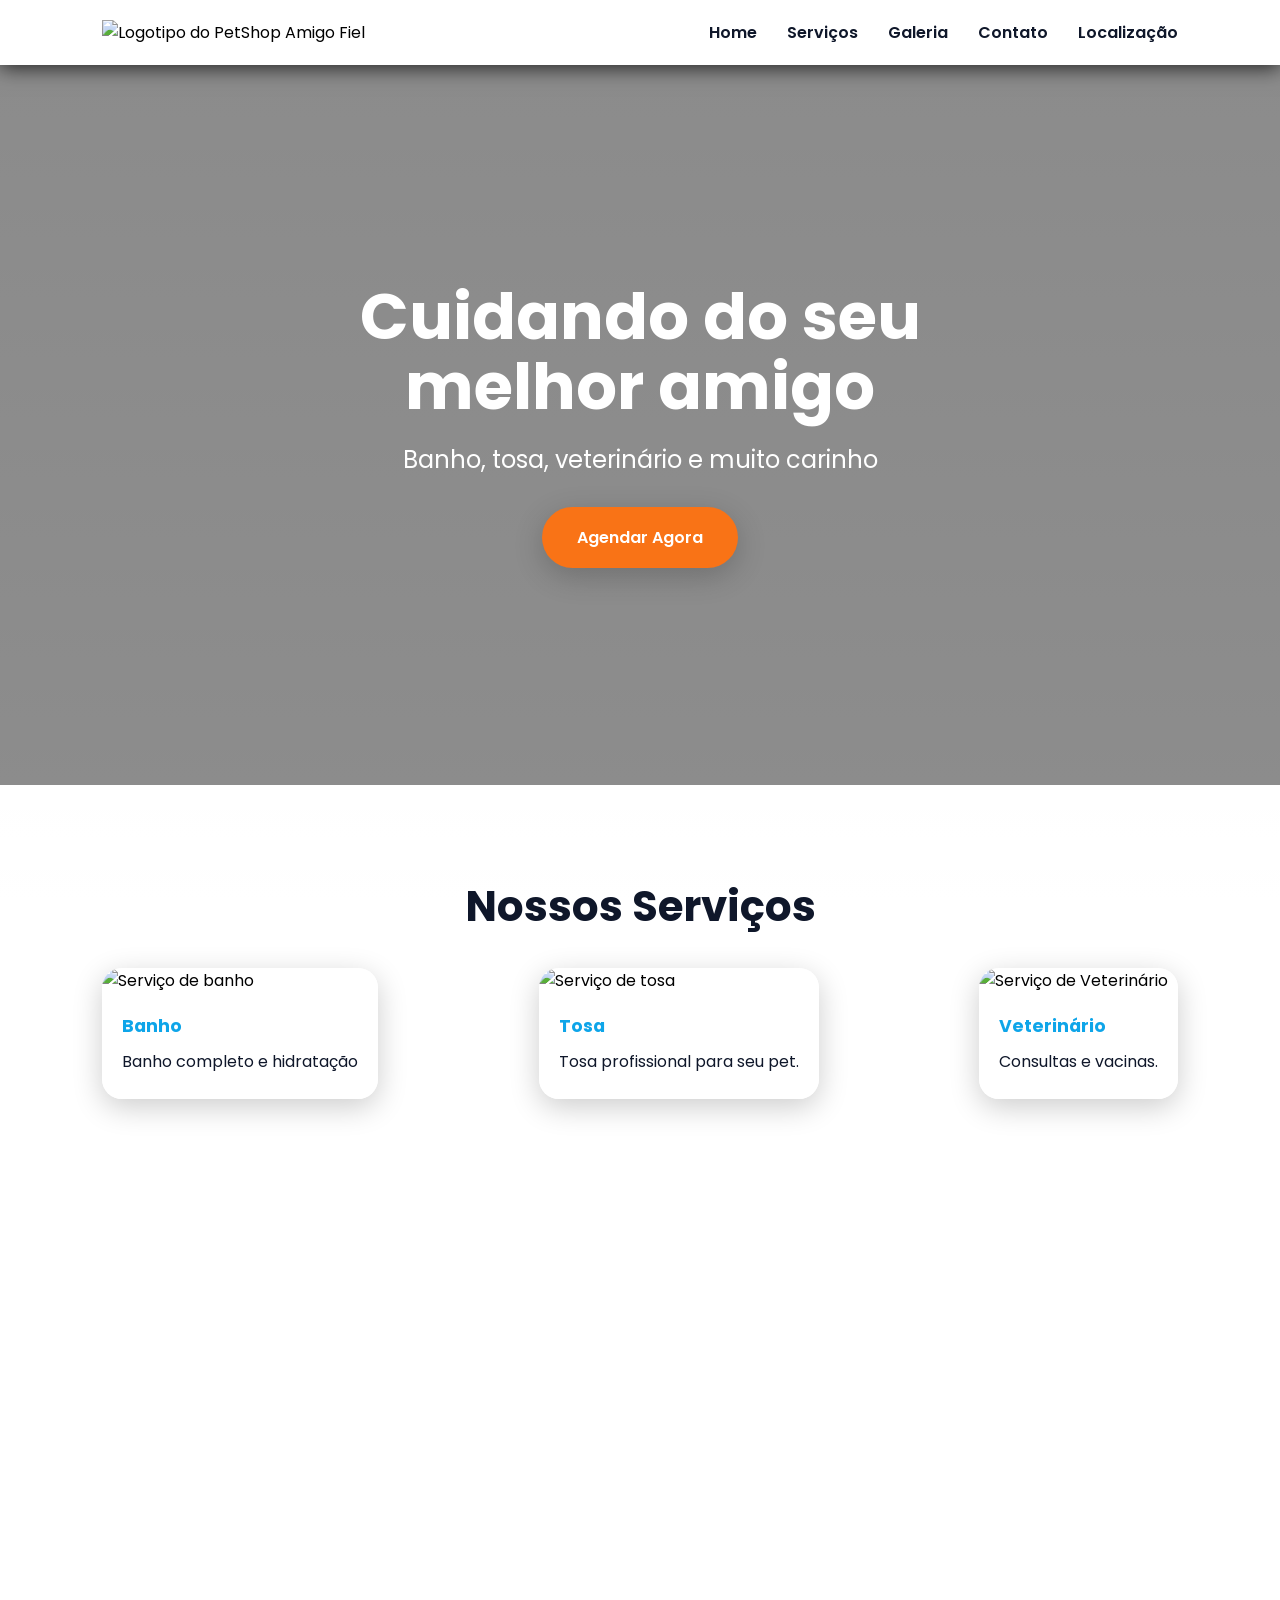
==== index.html @ 542606b4 "atividades petshop" ====
<!doctype html>
<html lang="pt-BR">
  <head>
    <meta charset="UTF-8" />
    <meta name="viewport" content="width=device-width, initial-scale=1.0" />
    <title>PetShop Amigo Fiel</title>

    <link rel="preconnect" href="https://fonts.googleapis.com" />
    <link rel="preconnect" href="https://fonts.gstatic.com" crossorigin />

    <link
      href="https://fonts.googleapis.com/css2?family=Poppins:wght@300;400;600;700&display=swap"
      rel="stylesheet"
    />

    <link rel="stylesheet" href="css/style.css" />
  </head>

  <body>
    <!-- HEADER -->
    <header>
    <div class="logo">
      <img src="img/logo-transparente.png"
      alt="Logotipo do PetShop Amigo Fiel"
      width="100"
      />
 
    </div>
<button id="menu-btn">☰</button>

<nav id="menu">
  <a href="#home">Home</a>
   <a href="#servicos">Serviços</a>
    <a href="#galeria">Galeria</a>
     <a href="#contato">Contato</a>
      <a href="#localizacao">Localização</a>
</nav>
</header>
    <!-- HERO -->
    <section id="home" class="hero">
      <div class="hero-content">
        <h1>Cuidando do seu melhor amigo</h1>
        <p>Banho, tosa, veterinário e muito carinho</p>
        <a href="#contato" class="btn">Agendar Agora</a>
      </div>
    </section>

    <!-- SERVIÇOS -->
    <div id="servicos" class="container">
<h2>Nossos Serviços</h2>
<div class="cards">
<div class="card">
  <img src="img/banho.png" alt="Serviço de banho">
  <h3>Banho</h3>
  <p>Banho completo e hidratação</p>
</div>

<div class="card">
  <img src="img/tosa.png" alt="Serviço de tosa">
  <h3>Tosa</h3>
  <p>Tosa profissional para seu pet.</p>
</div>

<div class="card">
  <img src="img/veterinario.png" alt="Serviço de Veterinário">
  <h3>Veterinário</h3>
  <p>Consultas e vacinas.</p>
</div>

</div>
    </section>

    <!-- GALERIA -->
    <section id="galeria" class="container"></section>

    <!-- CONTATO -->
    <section id="contato" class="container"></section>

    <!-- MAPA -->
    <section id="localizacao" class="container"></section>

    <!-- FOOTER -->
    <footer></footer>

    <script src="js/script.js"></script>
  </body>
</html>
---- css/style.css ----
:root{
--primaria: #0ea5e9;
--secundaria: #f97316;
--escuro: #0f172a;
--claro: #ffffff;
-texto: #334155;
--sombra: 0 8px 30px rgba(0, 0, 0, 0.2);
--radius: 20px;
}


* {
  margin: 0;
  padding: 0;
  box-sizing: border-box;
  font-family: "Poppins", sans-serif;
}
html{
scroll-behavior: smooth;
}
body{
color: var(--texto);
background:
linear-gradient(rgba(255, 255, 255, 0.85), rgba(255, 255, 255, 0.91)),
url("../img/fundo.png");

background-attachment: fixed;
background-size: 500px;
}

/* HEADER */
header{
position: sticky;
top: 0;
z-index: 9999;

display: flex;
justify-content: space-between;
align-items: center;

padding: 20px 8%;
background: rgba(255, 255, 255, 0.75);
backdrop-filter: blur(20px);
-webkit-backdrop-filter: blur(20px);
box-shadow: 0 2px 20px rgba(0, 0, 0, 0.8)
}
.logo{

}

nav{
display: flex;
gap: 30px
}

nav a{
text-decoration: none;
color: var(--escuro);
font-weight: 600;
transition: 0.3s;
}

nav a:hover {
color: var(--secundaria)
}

#menu-btn{
display: none;
font-size: 34px;
border: none;
background: none;
cursor: pointer;
color: var(--primaria)
}


/* HERO */
.hero{
min-height: 80dvh;
background: linear-gradient(rgba(0, 0, 0, 0.45), rgba(0, 0, 0, 0.45)), url("../img/banner.png");
background-size: cover;
background-position: center;
display: flex;
align-items: center;
justify-content: center;
padding: 40px;
color: var(--claro);
}

.hero-content{
max-width: 800px;
text-align: center;
}

.hero-content h1 {
font-size: 64px;
margin-bottom: 20px;
line-height: 1.1;
}

.hero-content p{
font-size: 24px;
margin-bottom: 30px;
}

.btn{
display: inline-block;
background: var(--secundaria);
padding: 18px 35px;
border-radius: 50px;
text-decoration: none;
color: var(--claro);
font-weight: 600;
transition: 0.3s;
box-shadow: var(--sombra);
}

.btn:hover {
transform: scale(1.1);
}

/* CONTAINER */
.container{
padding: 90px 8%;
}

.container h2{
text-align: center;
font-size: 42px;
margin-bottom: 30px;
color: var(--escuro)
}

/* CARDS */
.cards{
display: flex;
justify-content: space-between;
flex-wrap: wrap;
gap: 30px;
}
 
.card{
background: rgba(255, 255, 255, 0.8);
border-radius: var(--radius);
box-shadow: var(--sombra);
overflow: hidden;
backdrop-filter: blur(20px);
-webkit-backdrop-filter: bluer(20px);
transform: 0.4;
}

.card:hover{
transform: translateY(-12px);
}

.card img{
width: 100%;
height: 280px;
object-fit: cover;
}

.card h3{
padding: 20px 20px 10px;
color: var(--primaria);
font-size: 1.1rem;
}

.card p{
padding: 0 20px 25px;
color: var(--escuro);
}
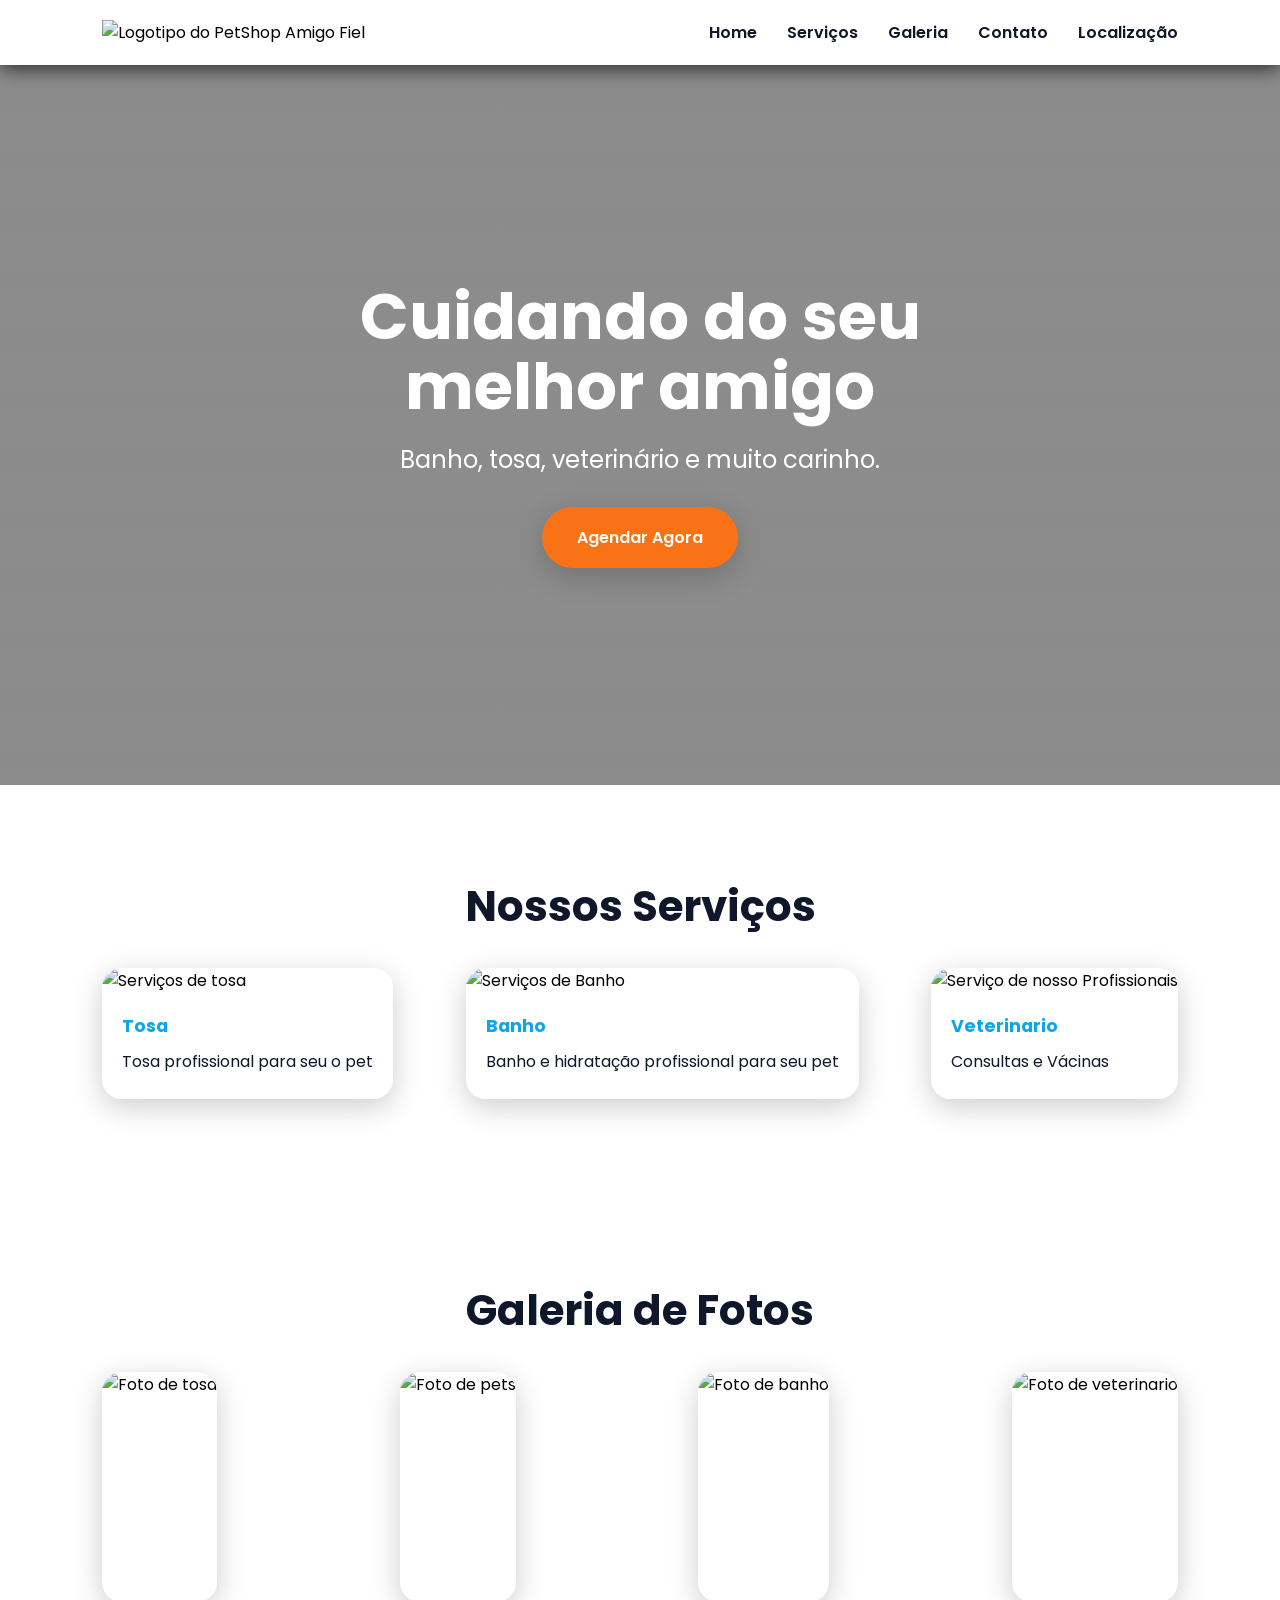
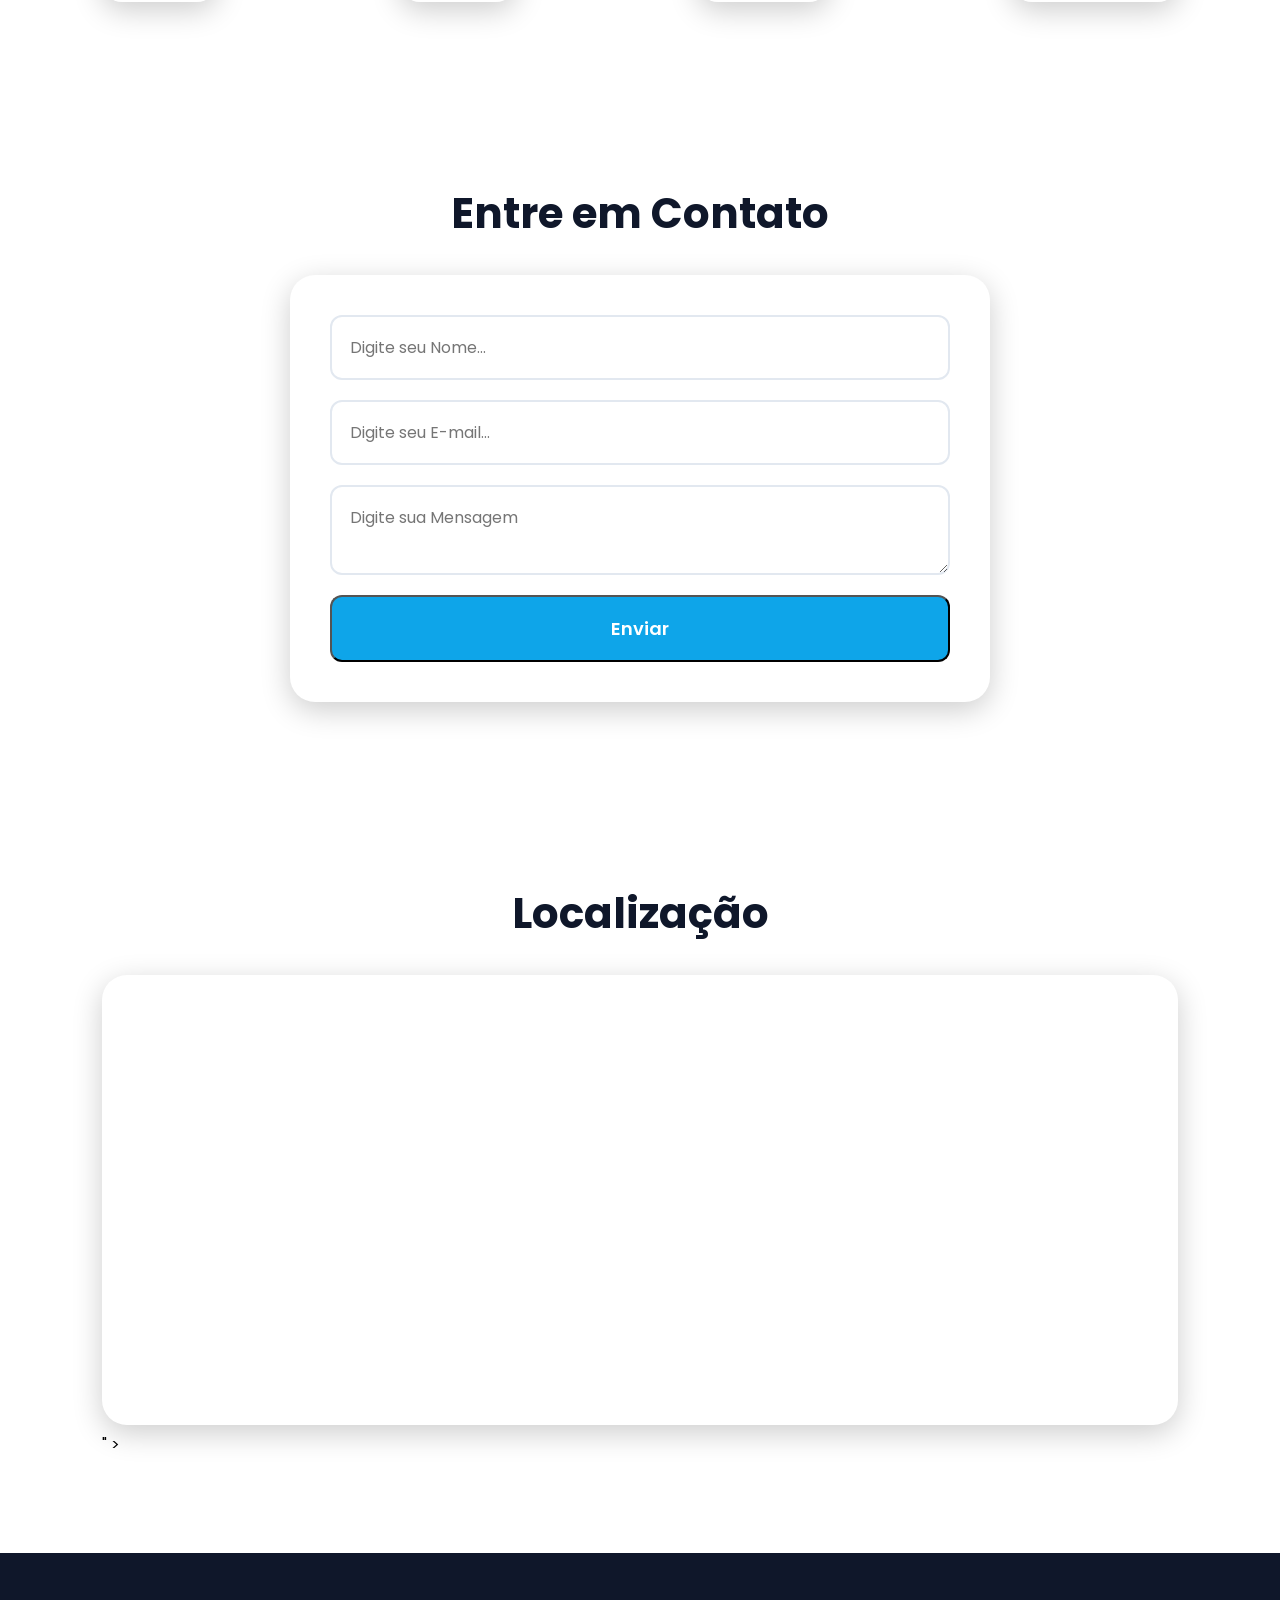
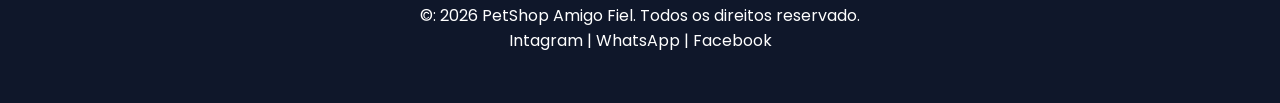
==== commit 2b5251e1: "fizemos um site de um petshop." ====
--- a/index.html
+++ b/index.html
@@ -1,87 +1,109 @@
 <!doctype html>
 <html lang="pt-BR">
-  <head>
-    <meta charset="UTF-8" />
-    <meta name="viewport" content="width=device-width, initial-scale=1.0" />
-    <title>PetShop Amigo Fiel</title>
 
-    <link rel="preconnect" href="https://fonts.googleapis.com" />
-    <link rel="preconnect" href="https://fonts.gstatic.com" crossorigin />
+<head>
+  <meta charset="UTF-8" />
+  <meta name="viewport" content="width=device-width, initial-scale=1.0" />
+  <title>PetShop Amigo Fiel</title>
 
-    <link
-      href="https://fonts.googleapis.com/css2?family=Poppins:wght@300;400;600;700&display=swap"
-      rel="stylesheet"
-    />
+  <link rel="preconnect" href="https://fonts.googleapis.com" />
+  <link rel="preconnect" href="https://fonts.gstatic.com" crossorigin />
 
-    <link rel="stylesheet" href="css/style.css" />
-  </head>
+  <link href="https://fonts.googleapis.com/css2?family=Poppins:wght@300;400;600;700&display=swap" rel="stylesheet" />
 
-  <body>
-    <!-- HEADER -->
-    <header>
+  <link rel="stylesheet" href="css/style.css" />
+</head>
+
+<body>
+  <!-- HEADER -->
+  <header>
     <div class="logo">
-      <img src="img/logo-transparente.png"
-      alt="Logotipo do PetShop Amigo Fiel"
-      width="100"
-      />
- 
+      <img src="img/logo-transparente.png" alt="Logotipo do PetShop Amigo Fiel" width="100" />
+
     </div>
-<button id="menu-btn">☰</button>
+    <button id="menu-btn">☰</button>
 
-<nav id="menu">
-  <a href="#home">Home</a>
-   <a href="#servicos">Serviços</a>
-    <a href="#galeria">Galeria</a>
-     <a href="#contato">Contato</a>
+    <nav id="menu">
+      <a href="#home">Home</a>
+      <a href="#servicos">Serviços</a>
+      <a href="#galeria">Galeria</a>
+      <a href="#contato">Contato</a>
       <a href="#localizacao">Localização</a>
-</nav>
-</header>
-    <!-- HERO -->
-    <section id="home" class="hero">
-      <div class="hero-content">
-        <h1>Cuidando do seu melhor amigo</h1>
-        <p>Banho, tosa, veterinário e muito carinho</p>
-        <a href="#contato" class="btn">Agendar Agora</a>
+    </nav>
+  </header>
+  <!-- HERO -->
+  <section id="home" class="hero">
+
+    <div class="hero-content">
+      <h1>Cuidando do seu melhor amigo </h1>
+      <p>Banho, tosa, veterinário e muito carinho.</p>
+      <a href="#contato" class="btn">Agendar Agora</a>
+    </div>
+  </section>
+  <!-- SERVIÇOS -->
+  <section id="servicos" class="container">
+    <h2>Nossos Serviços</h2>
+
+    <div class="cards">
+      <div class="card">
+        <img src="img/tosa.png" alt="Serviços de tosa" />
+        <h3>Tosa</h3>
+        <p>Tosa profissional para seu o pet</p>
       </div>
-    </section>
 
-    <!-- SERVIÇOS -->
-    <div id="servicos" class="container">
-<h2>Nossos Serviços</h2>
-<div class="cards">
-<div class="card">
-  <img src="img/banho.png" alt="Serviço de banho">
-  <h3>Banho</h3>
-  <p>Banho completo e hidratação</p>
-</div>
+      <div class="card">
+        <img src="img/banho.png" alt="Serviços de Banho" />
+        <h3>Banho</h3>
+        <p>Banho e hidratação profissional para seu pet</p>
+      </div>
 
-<div class="card">
-  <img src="img/tosa.png" alt="Serviço de tosa">
-  <h3>Tosa</h3>
-  <p>Tosa profissional para seu pet.</p>
-</div>
+      <div class="card">
+        <img src="img/veterinario.png" alt="Serviço de nosso Profissionais" />
+        <h3>Veterinario</h3>
+        <p>Consultas e Vácinas</p>
+      </div>
+    </div>
+  </section>
 
-<div class="card">
-  <img src="img/veterinario.png" alt="Serviço de Veterinário">
-  <h3>Veterinário</h3>
-  <p>Consultas e vacinas.</p>
-</div>
+  <!-- GALERIA -->
+  <section id="galeria" class="container">
+    <h2>Galeria de Fotos</h2>
+    <div class="galeria">
+      <img src="img/tosa.png" alt="Foto de tosa" />
+      <img src="img/pets.png" alt="Foto de pets" />
+      <img src="img/banho.png" alt="Foto de banho" />
+      <img src="img/veterinario.png" alt="Foto de veterinario" />
+    </div>
+  </section>
 
-</div>
-    </section>
+  <!-- CONTATO -->
+  <section id="contato" class="container">
+    <h2>Entre em Contato</h2>
+    <form id="formContato">
+      <input type="text" placeholder="Digite seu Nome..." id="nome" name="nome" />
+      <input type="text" placeholder="Digite seu E-mail..." id="email" name="email" />
+      <textarea placeholder="Digite sua Mensagem" id="mensagem" name="mensagem"></textarea>
 
-    <!-- GALERIA -->
-    <section id="galeria" class="container"></section>
+      <button type="submit">Enviar</button>
+    </form>
+  </section>
 
-    <!-- CONTATO -->
-    <section id="contato" class="container"></section>
+  <!-- MAPA -->
+  <section id="localizacao" class="container">
+    <h2>Localização</h2>
+    <iframe
+      src="https://www.google.com/maps/embed?pb=!1m18!1m12!1m3!1d3658.1357149898377!2d-46.68104112323764!3d-23.52762067882297!2m3!1f0!2f0!3f0!3m2!1i1024!2i768!4f13.1!3m3!1m2!1s0x94ce57fd1d715d45%3A0x864e5421d6195cb1!2sAllianz%20Parque!5e0!3m2!1sen!2sbr!4v1778673917858!5m2!1sen!2sbr"
+      width="600" height="450" style="border:0;" allowfullscreen="" loading="lazy"
+      referrerpolicy="no-referrer-when-downgrade"></iframe>" >
+  </section>
 
-    <!-- MAPA -->
-    <section id="localizacao" class="container"></section>
+  <!-- FOOTER -->
+  <footer>
+    <p>&copy: 2026 PetShop Amigo Fiel. Todos os direitos reservado.</p>
+    <p>Intagram | WhatsApp | Facebook</p>
+  </footer>
 
-    <!-- FOOTER -->
-    <footer></footer>
+  <script src="js/script.js"></script>
+</body>
 
-    <script src="js/script.js"></script>
-  </body>
-</html>
+</html>
--- a/css/style.css
+++ b/css/style.css
@@ -1,13 +1,12 @@
-:root{
---primaria: #0ea5e9;
---secundaria: #f97316;
---escuro: #0f172a;
---claro: #ffffff;
--texto: #334155;
---sombra: 0 8px 30px rgba(0, 0, 0, 0.2);
---radius: 20px;
-}
-
+:root {
+  --primaria: #0ea5e9;
+  --secundaria: #f97316;
+  --escuro: #0f172a;
+  --claro: #ffffff;
+  -texto: #334155;
+  --sombra: 0 8px 30px rgba(0, 0, 0, 0.2);
+  --radius: 20px;
+}
 
 * {
   margin: 0;
@@ -15,157 +14,276 @@
   box-sizing: border-box;
   font-family: "Poppins", sans-serif;
 }
-html{
-scroll-behavior: smooth;
-}
-body{
-color: var(--texto);
-background:
-linear-gradient(rgba(255, 255, 255, 0.85), rgba(255, 255, 255, 0.91)),
-url("../img/fundo.png");
-
-background-attachment: fixed;
-background-size: 500px;
+html {
+  scroll-behavior: smooth;
+}
+body {
+  color: var(--texto);
+  background:
+    linear-gradient(rgba(255, 255, 255, 0.85), rgba(255, 255, 255, 0.91)),
+    url("../img/fundo.png");
+
+  background-attachment: fixed;
+  background-size: 500px;
 }
 
 /* HEADER */
-header{
-position: sticky;
-top: 0;
-z-index: 9999;
-
-display: flex;
-justify-content: space-between;
-align-items: center;
-
-padding: 20px 8%;
-background: rgba(255, 255, 255, 0.75);
-backdrop-filter: blur(20px);
--webkit-backdrop-filter: blur(20px);
-box-shadow: 0 2px 20px rgba(0, 0, 0, 0.8)
-}
-.logo{
-
-}
-
-nav{
-display: flex;
-gap: 30px
-}
-
-nav a{
-text-decoration: none;
-color: var(--escuro);
-font-weight: 600;
-transition: 0.3s;
+header {
+  position: sticky;
+  top: 0;
+  z-index: 9999;
+
+  display: flex;
+  justify-content: space-between;
+  align-items: center;
+
+  padding: 20px 8%;
+  background: rgba(255, 255, 255, 0.75);
+  backdrop-filter: blur(20px);
+  -webkit-backdrop-filter: blur(20px);
+  box-shadow: 0 2px 20px rgba(0, 0, 0, 0.8);
+}
+.logo {
+}
+
+nav {
+  display: flex;
+  gap: 30px;
+}
+
+nav a {
+  text-decoration: none;
+  color: var(--escuro);
+  font-weight: 600;
+  transition: 0.3s;
 }
 
 nav a:hover {
-color: var(--secundaria)
-}
-
-#menu-btn{
-display: none;
-font-size: 34px;
-border: none;
-background: none;
-cursor: pointer;
-color: var(--primaria)
-}
-
+  color: var(--secundaria);
+}
+
+#menu-btn {
+  display: none;
+  font-size: 34px;
+  border: none;
+  background: none;
+  cursor: pointer;
+  color: var(--primaria);
+}
 
 /* HERO */
-.hero{
-min-height: 80dvh;
-background: linear-gradient(rgba(0, 0, 0, 0.45), rgba(0, 0, 0, 0.45)), url("../img/banner.png");
-background-size: cover;
-background-position: center;
-display: flex;
-align-items: center;
-justify-content: center;
-padding: 40px;
-color: var(--claro);
-}
-
-.hero-content{
-max-width: 800px;
-text-align: center;
+.hero {
+  min-height: 80dvh;
+  background:
+    linear-gradient(rgba(0, 0, 0, 0.45), rgba(0, 0, 0, 0.45)),
+    url("../img/banner.png");
+  background-size: cover;
+  background-position: center;
+  display: flex;
+  align-items: center;
+  justify-content: center;
+  padding: 40px;
+  color: var(--claro);
+}
+
+.hero-content {
+  max-width: 800px;
+  text-align: center;
 }
 
 .hero-content h1 {
-font-size: 64px;
-margin-bottom: 20px;
-line-height: 1.1;
-}
-
-.hero-content p{
-font-size: 24px;
-margin-bottom: 30px;
-}
-
-.btn{
-display: inline-block;
-background: var(--secundaria);
-padding: 18px 35px;
-border-radius: 50px;
-text-decoration: none;
-color: var(--claro);
-font-weight: 600;
-transition: 0.3s;
-box-shadow: var(--sombra);
+  font-size: 64px;
+  margin-bottom: 20px;
+  line-height: 1.1;
+}
+
+.hero-content p {
+  font-size: 24px;
+  margin-bottom: 30px;
+}
+
+.btn {
+  display: inline-block;
+  background: var(--secundaria);
+  padding: 18px 35px;
+  border-radius: 50px;
+  text-decoration: none;
+  color: var(--claro);
+  font-weight: 600;
+  transition: 0.3s;
+  box-shadow: var(--sombra);
 }
 
 .btn:hover {
-transform: scale(1.1);
+  transform: scale(1.1);
 }
 
 /* CONTAINER */
-.container{
-padding: 90px 8%;
-}
-
-.container h2{
-text-align: center;
-font-size: 42px;
-margin-bottom: 30px;
-color: var(--escuro)
+.container {
+  padding: 90px 8%;
+}
+
+.container h2 {
+  text-align: center;
+  font-size: 42px;
+  margin-bottom: 30px;
+  color: var(--escuro);
 }
 
 /* CARDS */
-.cards{
-display: flex;
-justify-content: space-between;
-flex-wrap: wrap;
-gap: 30px;
-}
- 
-.card{
-background: rgba(255, 255, 255, 0.8);
-border-radius: var(--radius);
-box-shadow: var(--sombra);
-overflow: hidden;
-backdrop-filter: blur(20px);
--webkit-backdrop-filter: bluer(20px);
-transform: 0.4;
-}
-
-.card:hover{
-transform: translateY(-12px);
-}
-
-.card img{
-width: 100%;
-height: 280px;
-object-fit: cover;
-}
-
-.card h3{
-padding: 20px 20px 10px;
-color: var(--primaria);
-font-size: 1.1rem;
-}
-
-.card p{
-padding: 0 20px 25px;
-color: var(--escuro);
-}
+.cards {
+  display: flex;
+  justify-content: space-between;
+  flex-wrap: wrap;
+  gap: 30px;
+}
+
+.card {
+  background: rgba(255, 255, 255, 0.8);
+  border-radius: var(--radius);
+  box-shadow: var(--sombra);
+  overflow: hidden;
+  backdrop-filter: blur(20px);
+  -webkit-backdrop-filter: bluer(20px);
+  transform: 0.4;
+}
+
+.card:hover {
+  transform: translateY(-12px);
+}
+
+.card img {
+  width: 100%;
+  height: 280px;
+  object-fit: cover;
+}
+
+.card h3 {
+  padding: 20px 20px 10px;
+  color: var(--primaria);
+  font-size: 1.1rem;
+}
+
+.card p {
+  padding: 0 20px 25px;
+  color: var(--escuro);
+}
+
+/* GALERIA */
+
+.galeria {
+  display: flex;
+  justify-content: space-between;
+  flex-wrap: wrap;
+  gap: 16px;
+}
+
+.galeria img {
+  height: 230px;
+  object-fit: cover;
+  border-radius: var(--radius);
+  box-shadow: var(--sombra);
+  transition: 0.4s;
+}
+.galeria img:hover {
+  transform: scale(1.05s);
+}
+
+/* FORM */
+form {
+  max-width: 700px;
+  margin: auto;
+  background: var(--claro);
+  padding: 40px;
+  border-radius: 25px;
+  box-shadow: var(--sombra);
+
+  display: flex;
+  flex-direction: column;
+  gap: 20px;
+}
+
+input,
+textarea {
+  padding: 18px;
+  border: 2px solid #e2e8f0;
+  border-radius: 12px;
+  font-size: 16px;
+}
+
+input:focus,
+textarea:focus {
+  outline: none;
+  border-color: var(--primaria);
+}
+
+button {
+  padding: 18px;
+  background: var(--primaria);
+  color: var(--claro);
+  border-radius: 12px;
+  font-size: 18px;
+  font-weight: 600;
+  cursor: pointer;
+  transition: 0.4s;
+}
+button:hover {
+  background: #026fa6;
+}
+footer {
+  background: var(--escuro);
+  color: var(--claro);
+  text-align: center;
+  padding: 50px 20px;
+  margin-top: 6px;
+}
+/* MAPA */
+
+iframe {
+  width: 100%;
+  height: 450px;
+  border: none;
+  border-radius: 25px;
+  box-shadow: var(--sombra);
+}
+
+/* RESPONSIVIDADE */
+@media (max-width: 768px) {
+  #menu-btn {
+    display: block;
+  }
+  nav {
+    display: none;
+    position: absolute;
+    top: 85;
+    right: 20px;
+
+    flex-direction: column;
+    background: var(--claro);
+    padding: 25px;
+    border-radius: 20px;
+    box-shadow: var(--sombra);
+  }
+  nav.ativo {
+    display: flex;
+  }
+  .hero {
+    font-size: 38px;
+  }
+  .hero p {
+    font-size: 18px;
+  }
+  h2 {
+    font-size: 24px;
+  }
+  .galeria {
+    grid-template-columns: 1fr;
+    justify-content: center;
+  }
+}
+
+@media (min-width: 768px) and (max-width: 425px) {
+  .heroh1 {
+    font-size: 120px;
+  }
+}
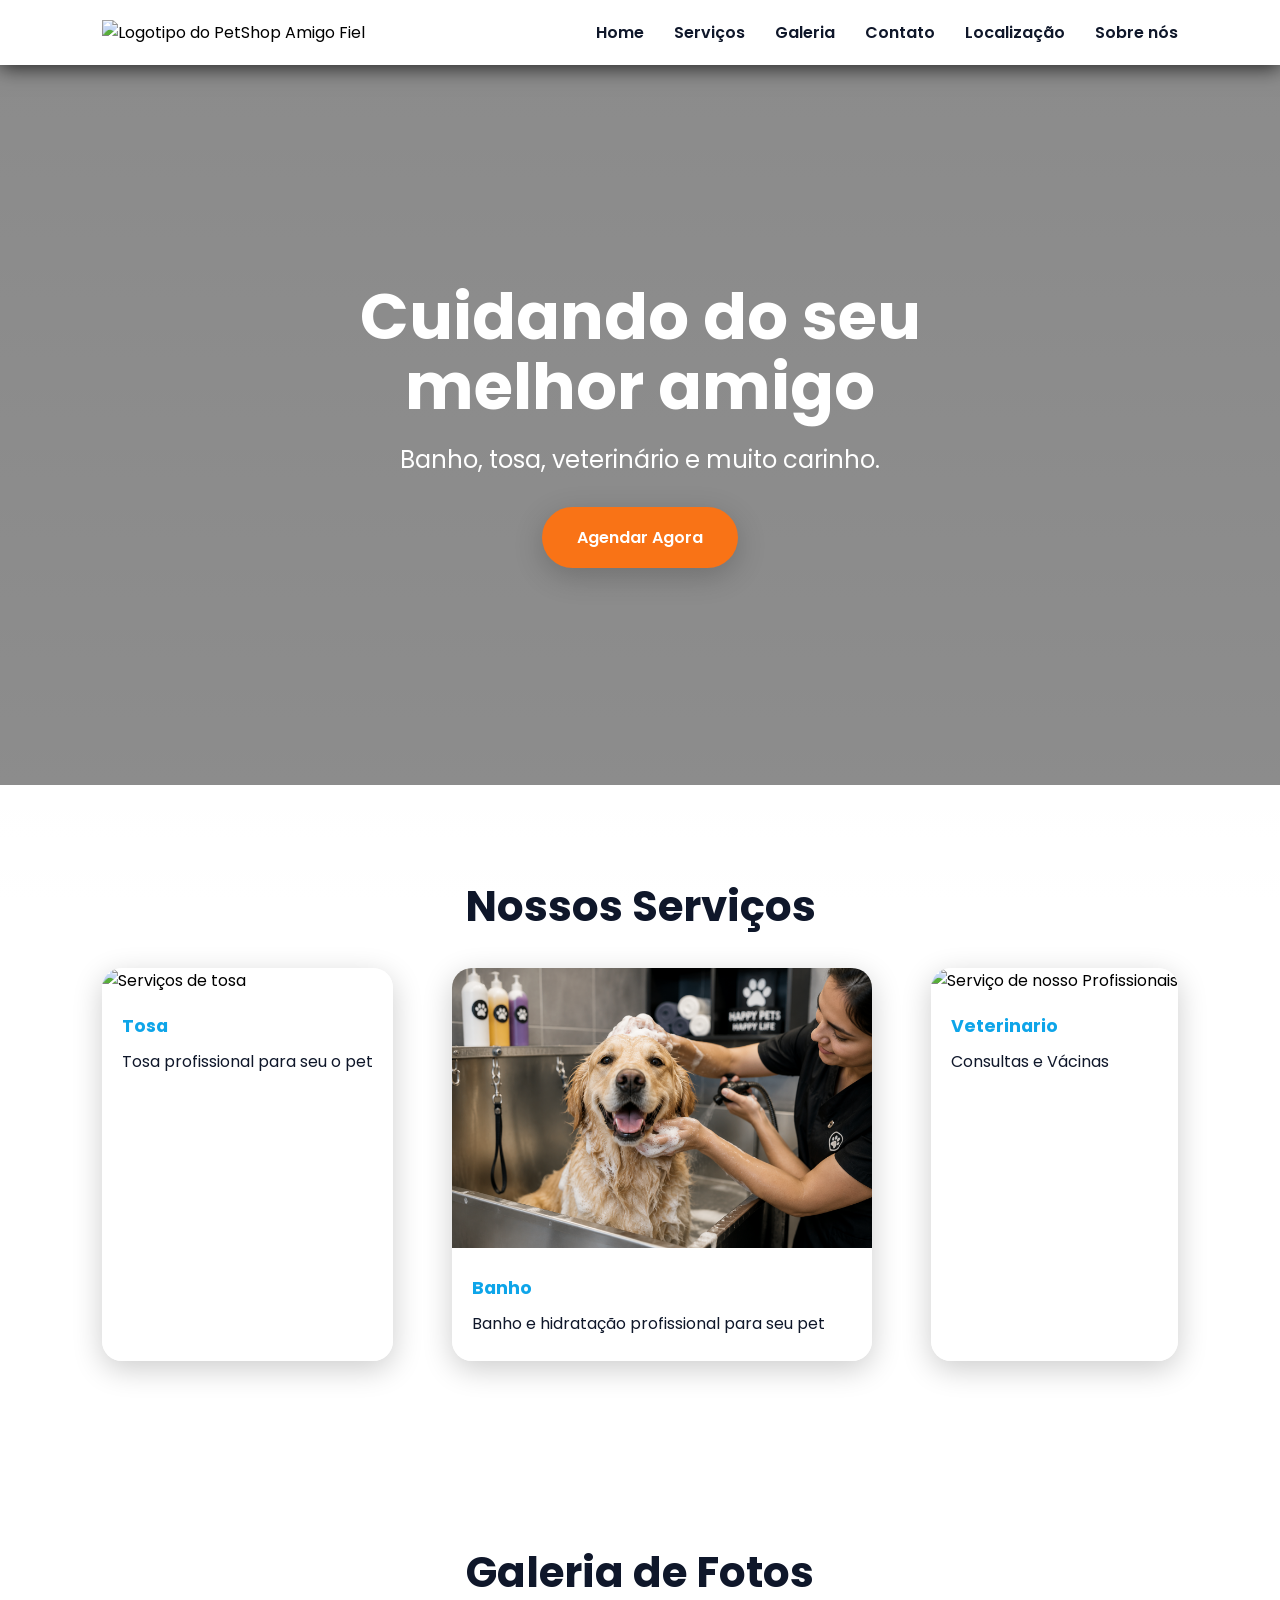
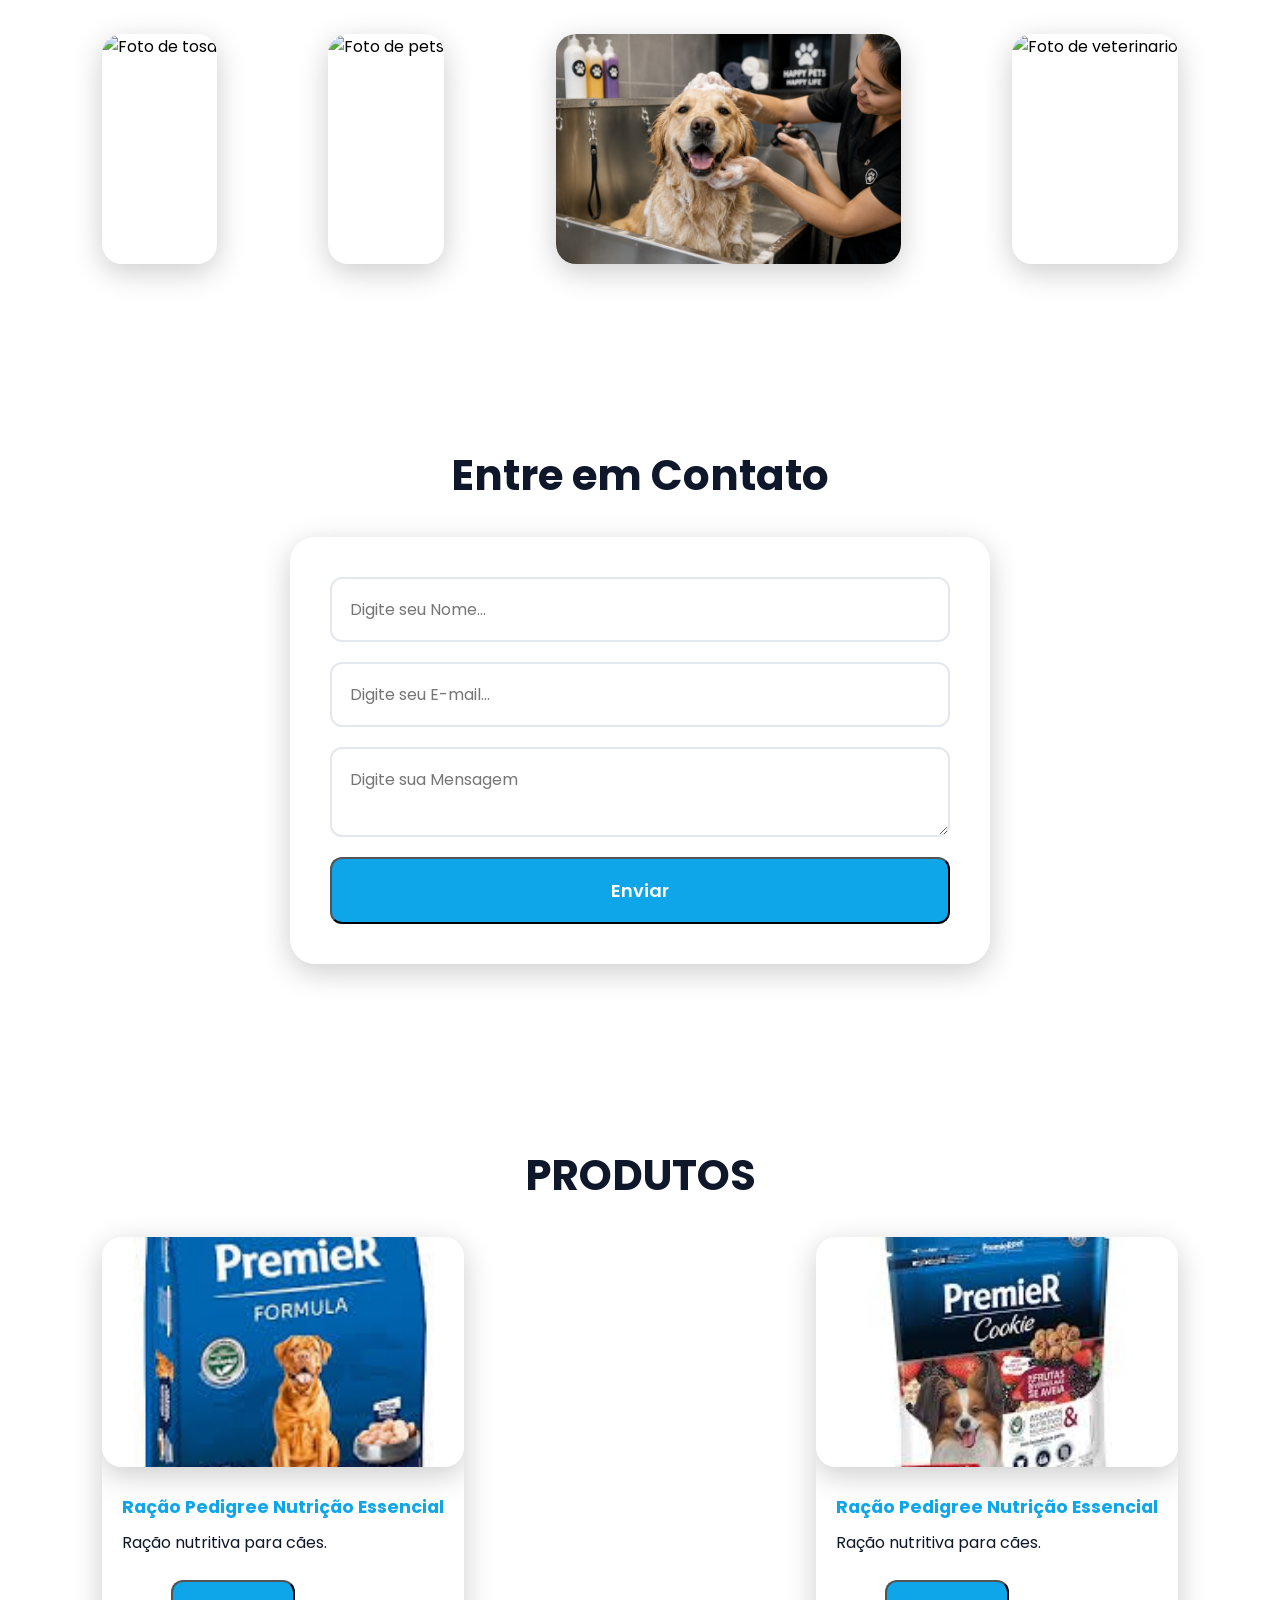
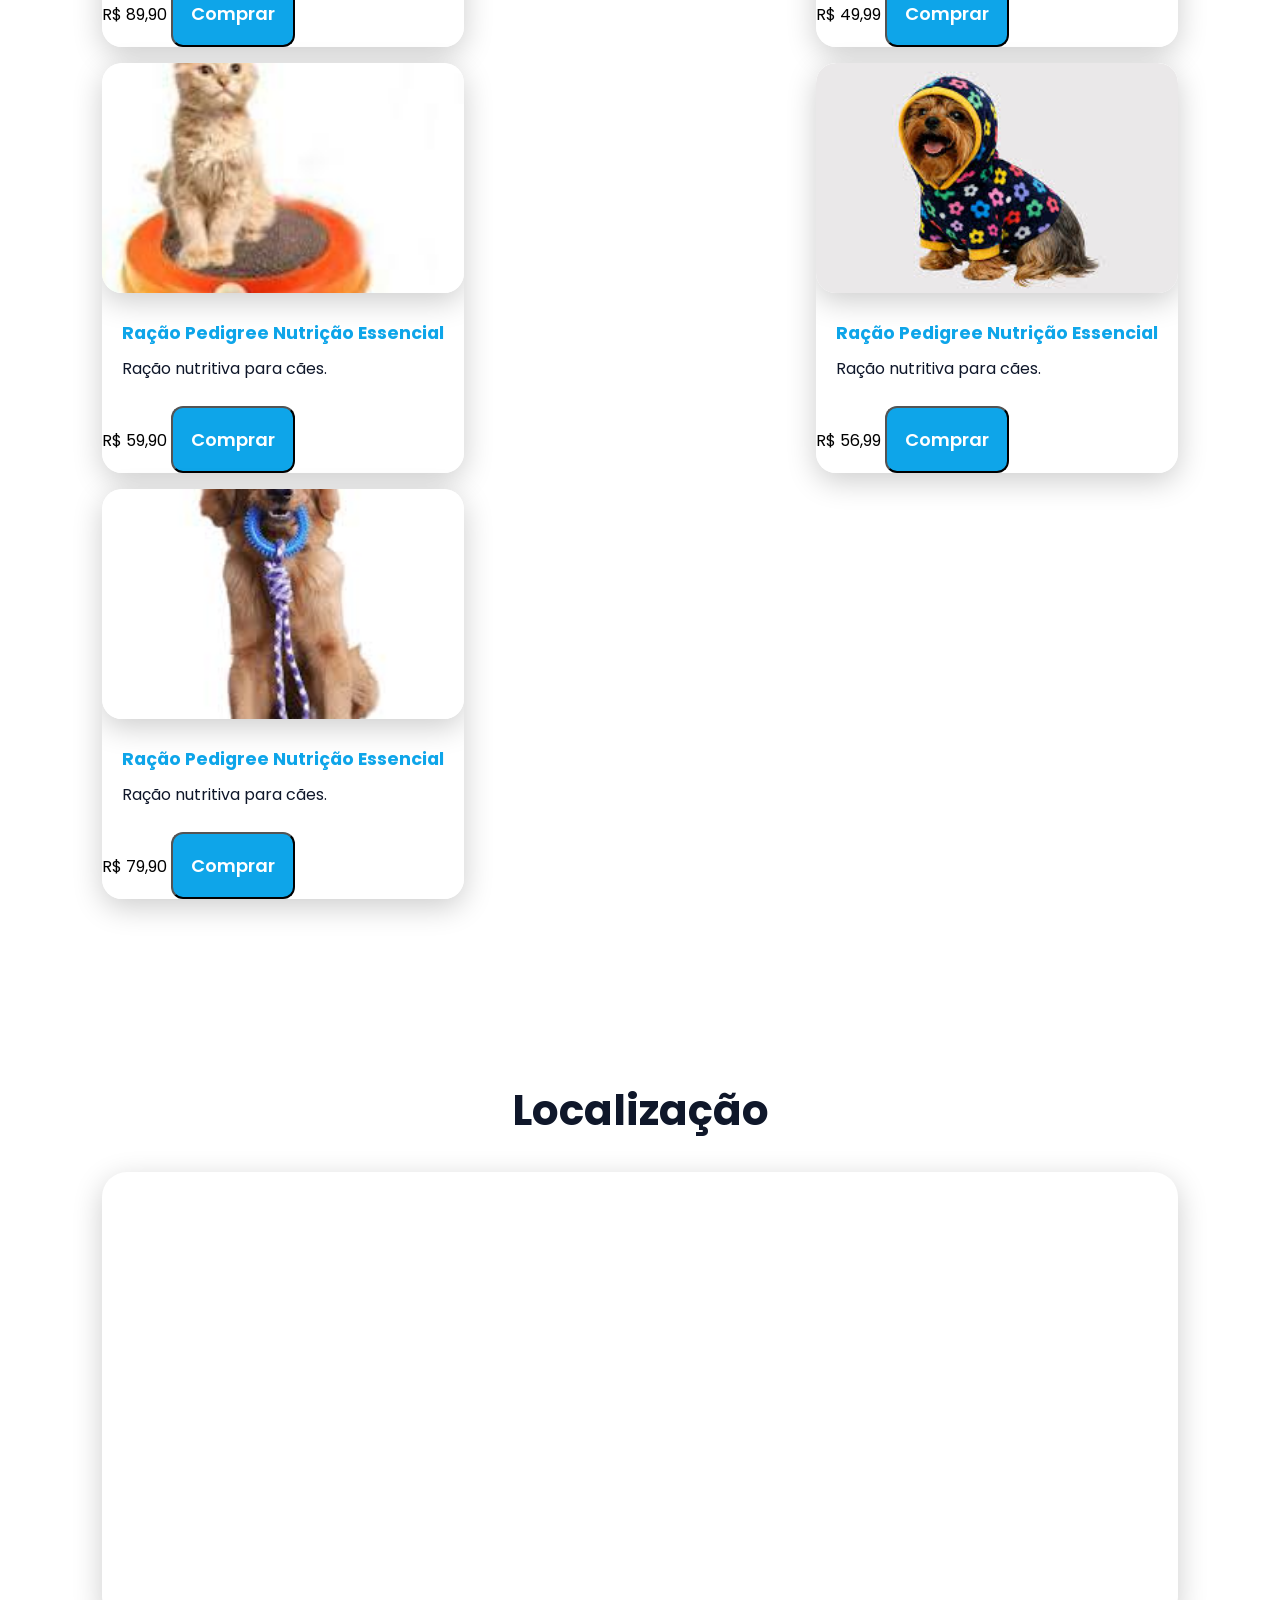
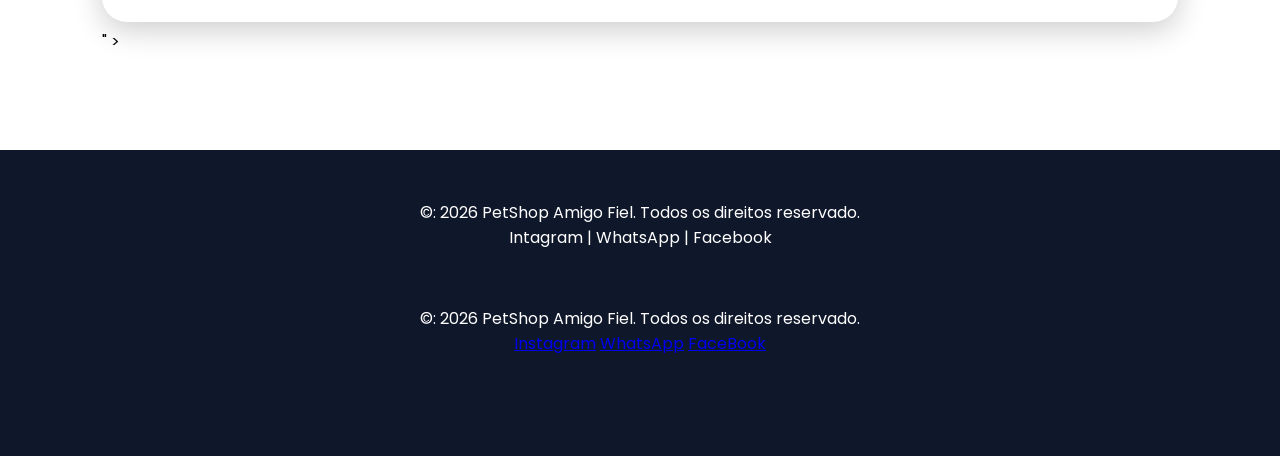
==== commit bb00e046: "ponto." ====
--- a/index.html
+++ b/index.html
@@ -24,11 +24,12 @@
     <button id="menu-btn">☰</button>
 
     <nav id="menu">
-      <a href="#home">Home</a>
-      <a href="#servicos">Serviços</a>
-      <a href="#galeria">Galeria</a>
-      <a href="#contato">Contato</a>
-      <a href="#localizacao">Localização</a>
+      <a href="#Home">Home</a>
+      <a href="#Servicos">Serviços</a>
+      <a href="#Galeria">Galeria</a>
+      <a href="#Contato">Contato</a>
+      <a href="#Localizacao">Localização</a>
+      <a href="#Sobre nós">Sobre nós</a>
     </nav>
   </header>
   <!-- HERO -->
@@ -66,7 +67,7 @@
   </section>
 
   <!-- GALERIA -->
-  <section id="galeria" class="container">
+  <section id="produtos" class="container">
     <h2>Galeria de Fotos</h2>
     <div class="galeria">
       <img src="img/tosa.png" alt="Foto de tosa" />
@@ -88,6 +89,62 @@
     </form>
   </section>
 
+  <!--PRODUTOS-->
+<section id="galeria" class="container">
+    <h2>PRODUTOS</h2>
+    <div class="cards">
+
+    <div class="galeria">
+<div class="card">
+<img src="img/racao.jpeg" alt="Ração para cachorro">
+<h3>Ração Pedigree Nutrição Essencial</h3>
+<p>Ração nutritiva para cães.</p>
+<span class="preco">R$ 89,90</span>
+
+<button>Comprar</button>
+</div>
+
+<div class="card">
+<img src="img/petisquinho.jpeg" alt="Ração para cachorro">
+<h3>Ração Pedigree Nutrição Essencial</h3>
+<p>Ração nutritiva para cães.</p>
+<span class="preco">R$ 49,99</span>
+
+<button>Comprar</button>
+</div>
+
+<div class="card">
+<img src="img/playgato.jpeg" alt="Ração para cachorro">
+<h3>Ração Pedigree Nutrição Essencial</h3>
+<p>Ração nutritiva para cães.</p>
+<span class="preco">R$ 59,90</span>
+
+<button>Comprar</button>
+</div>
+
+<div class="card">
+<img src="img/roupinha.jpeg" alt="Ração para cachorro">
+<h3>Ração Pedigree Nutrição Essencial</h3>
+<p>Ração nutritiva para cães.</p>
+<span class="preco">R$ 56,99</span>
+
+<button>Comprar</button>
+</div>
+
+<div class="card">
+<img src="img/brinquedo.jpeg" alt="Ração para cachorro">
+<h3>Ração Pedigree Nutrição Essencial</h3>
+<p>Ração nutritiva para cães.</p>
+<span class="preco">R$ 79,90</span>
+
+<button>Comprar</button>
+</div>
+
+    </div>
+
+    
+  </section>  
+
   <!-- MAPA -->
   <section id="localizacao" class="container">
     <h2>Localização</h2>
@@ -101,7 +158,13 @@
   <footer>
     <p>&copy: 2026 PetShop Amigo Fiel. Todos os direitos reservado.</p>
     <p>Intagram | WhatsApp | Facebook</p>
-  </footer>
+  <!-- FOOTER -->
+<footer>
+<p>&copy: 2026 PetShop Amigo Fiel. Todos os direitos reservado.</p>
+<a class="my-text tamanho" href="https://www.instagram.com/?hl=en"target="_blank">Instagram</a>
+<a class="my-text tamanho" href="https://web.whatsapp.com/"target="_blank">WhatsApp</a>
+<a class="my-text tamanho" href="https://www.facebook.com/login/?next=https%3A%2F%2Fwww.facebook.com%2F%3Flocale%3Dpt_BR"target="_blank">FaceBook</a>
+</footer>
 
   <script src="js/script.js"></script>
 </body>
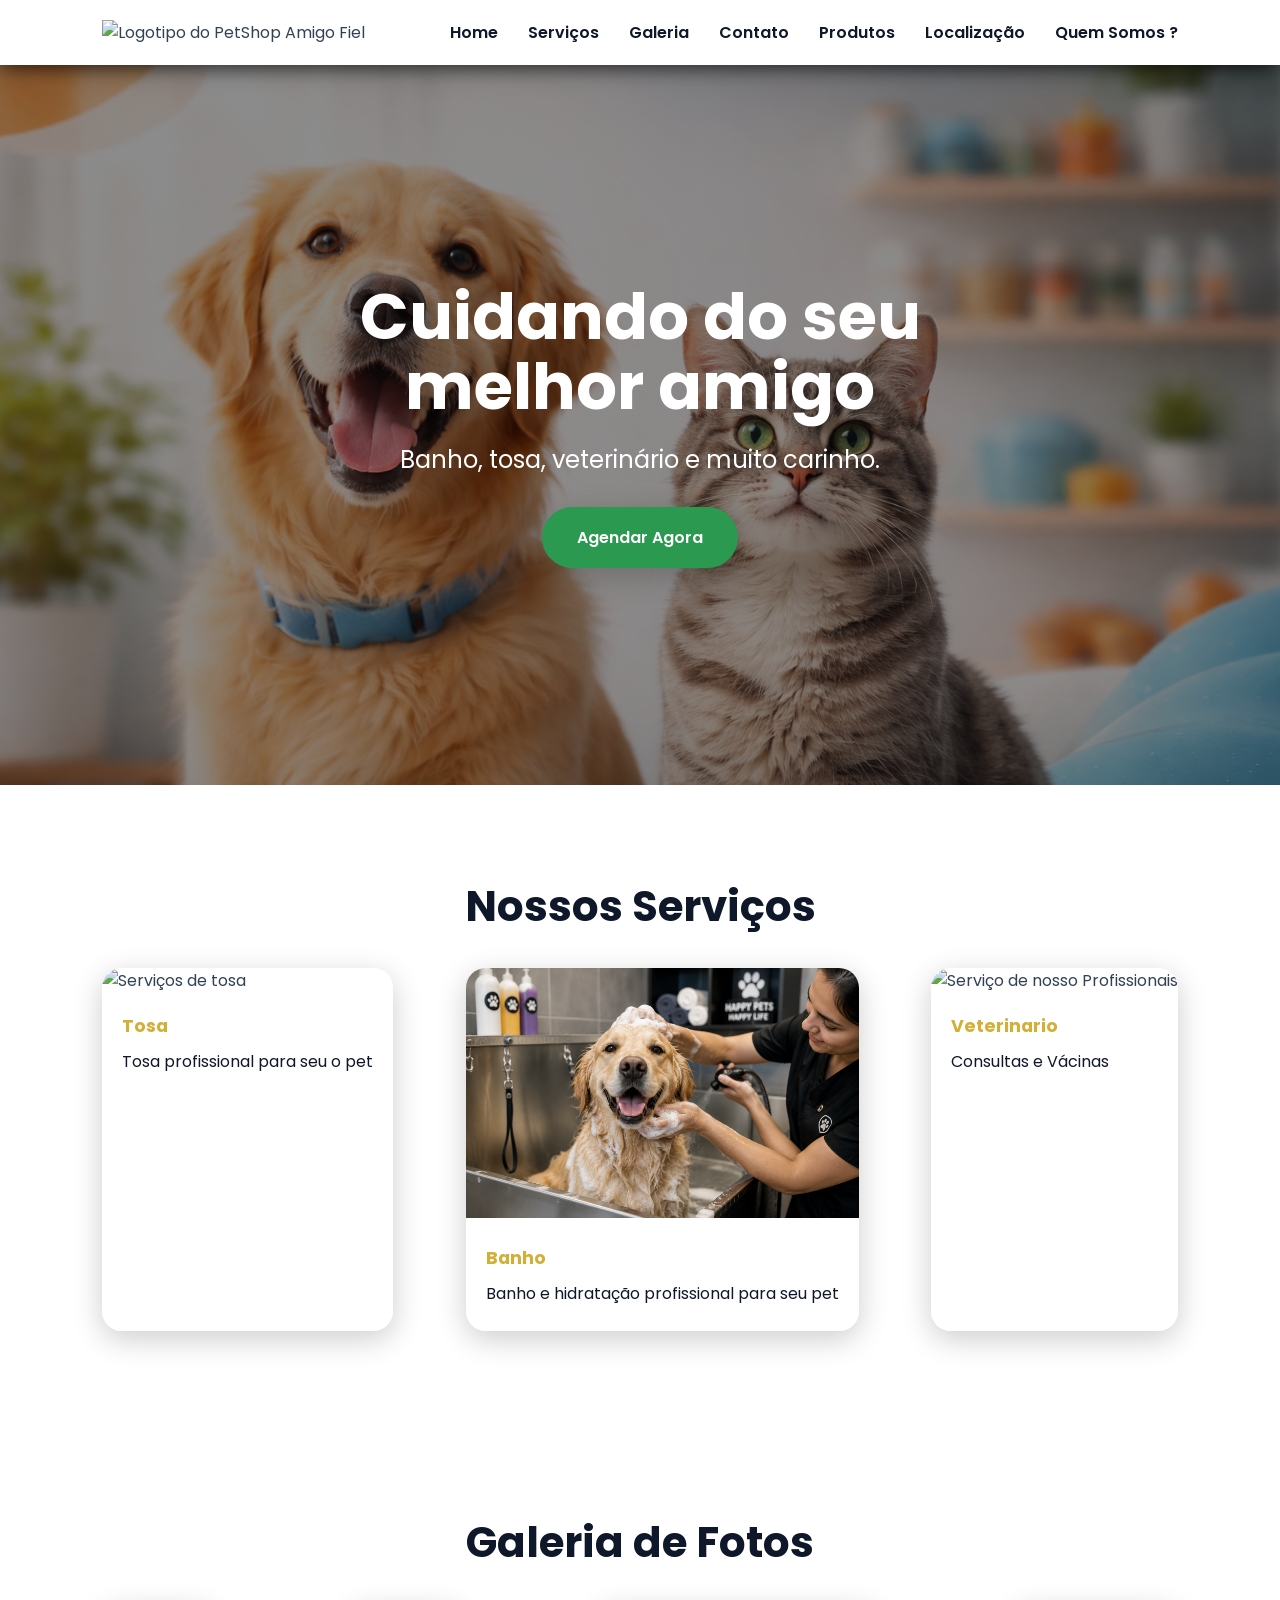
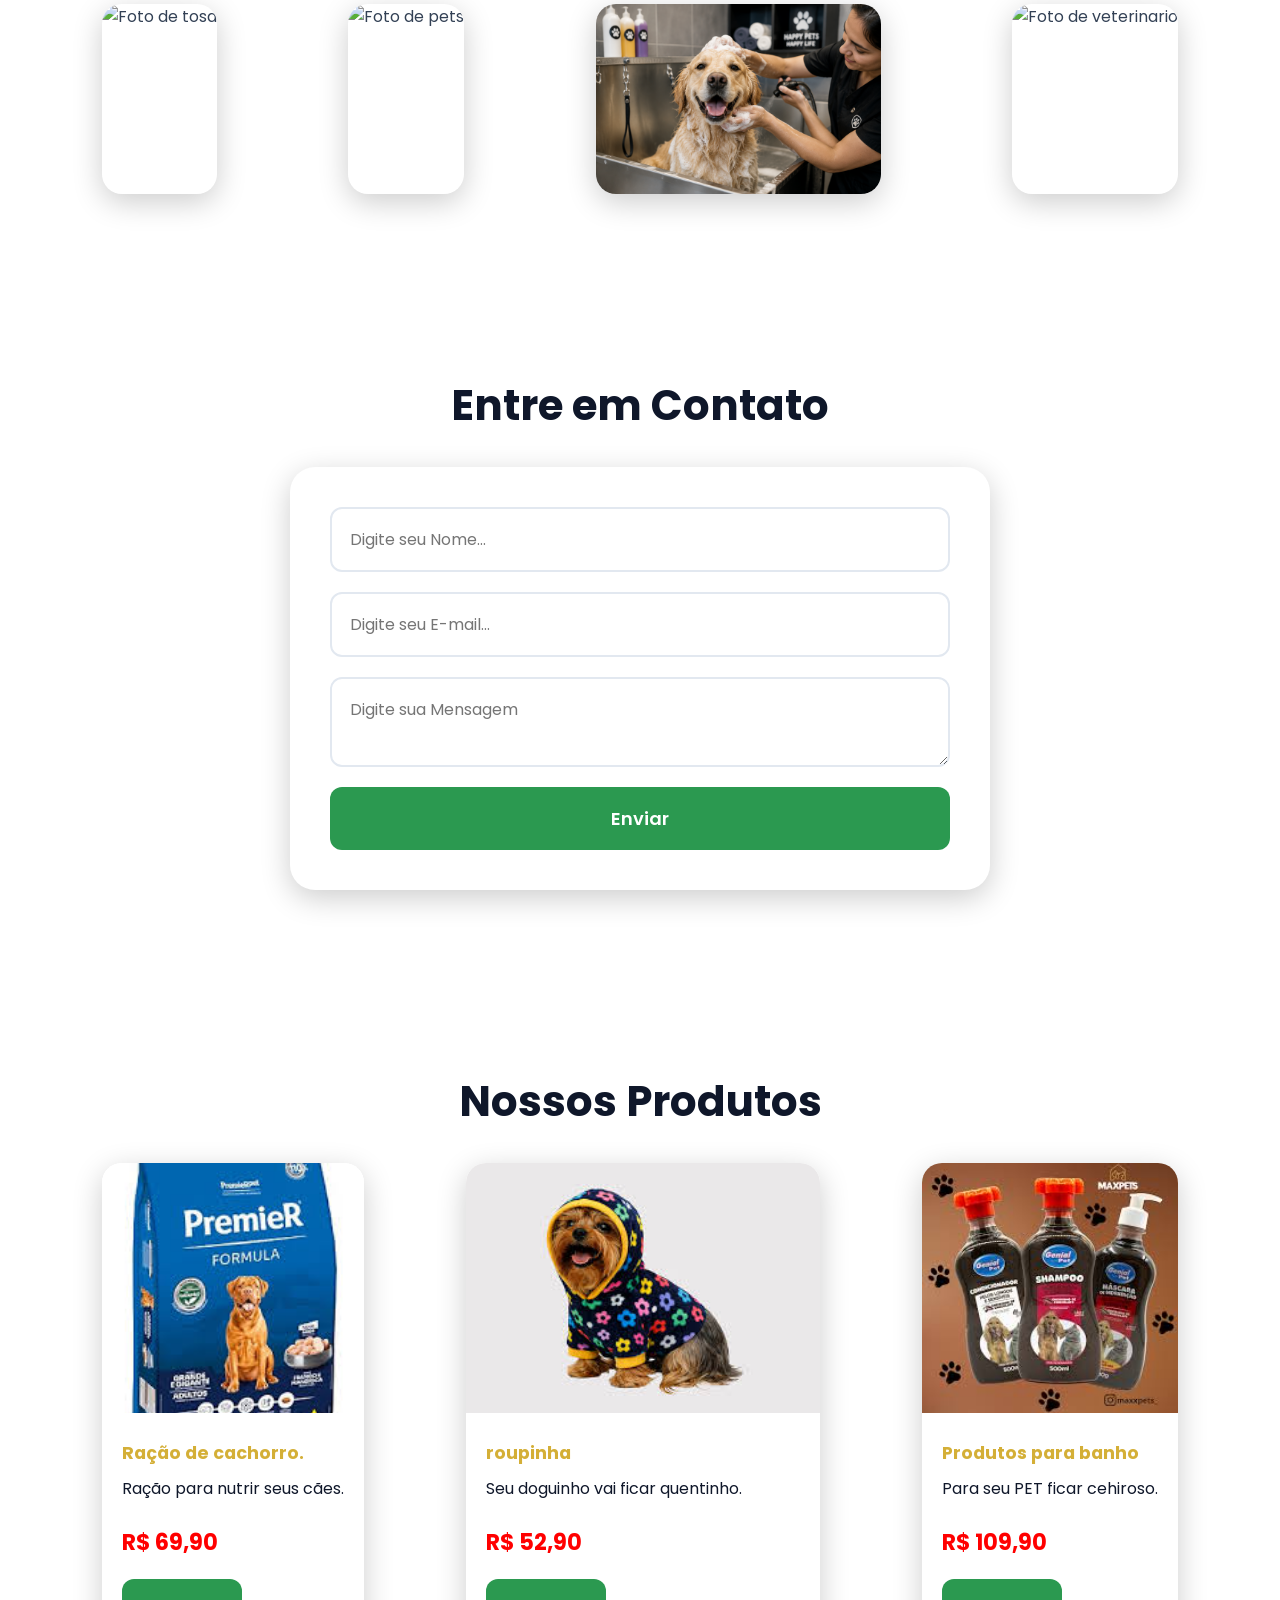
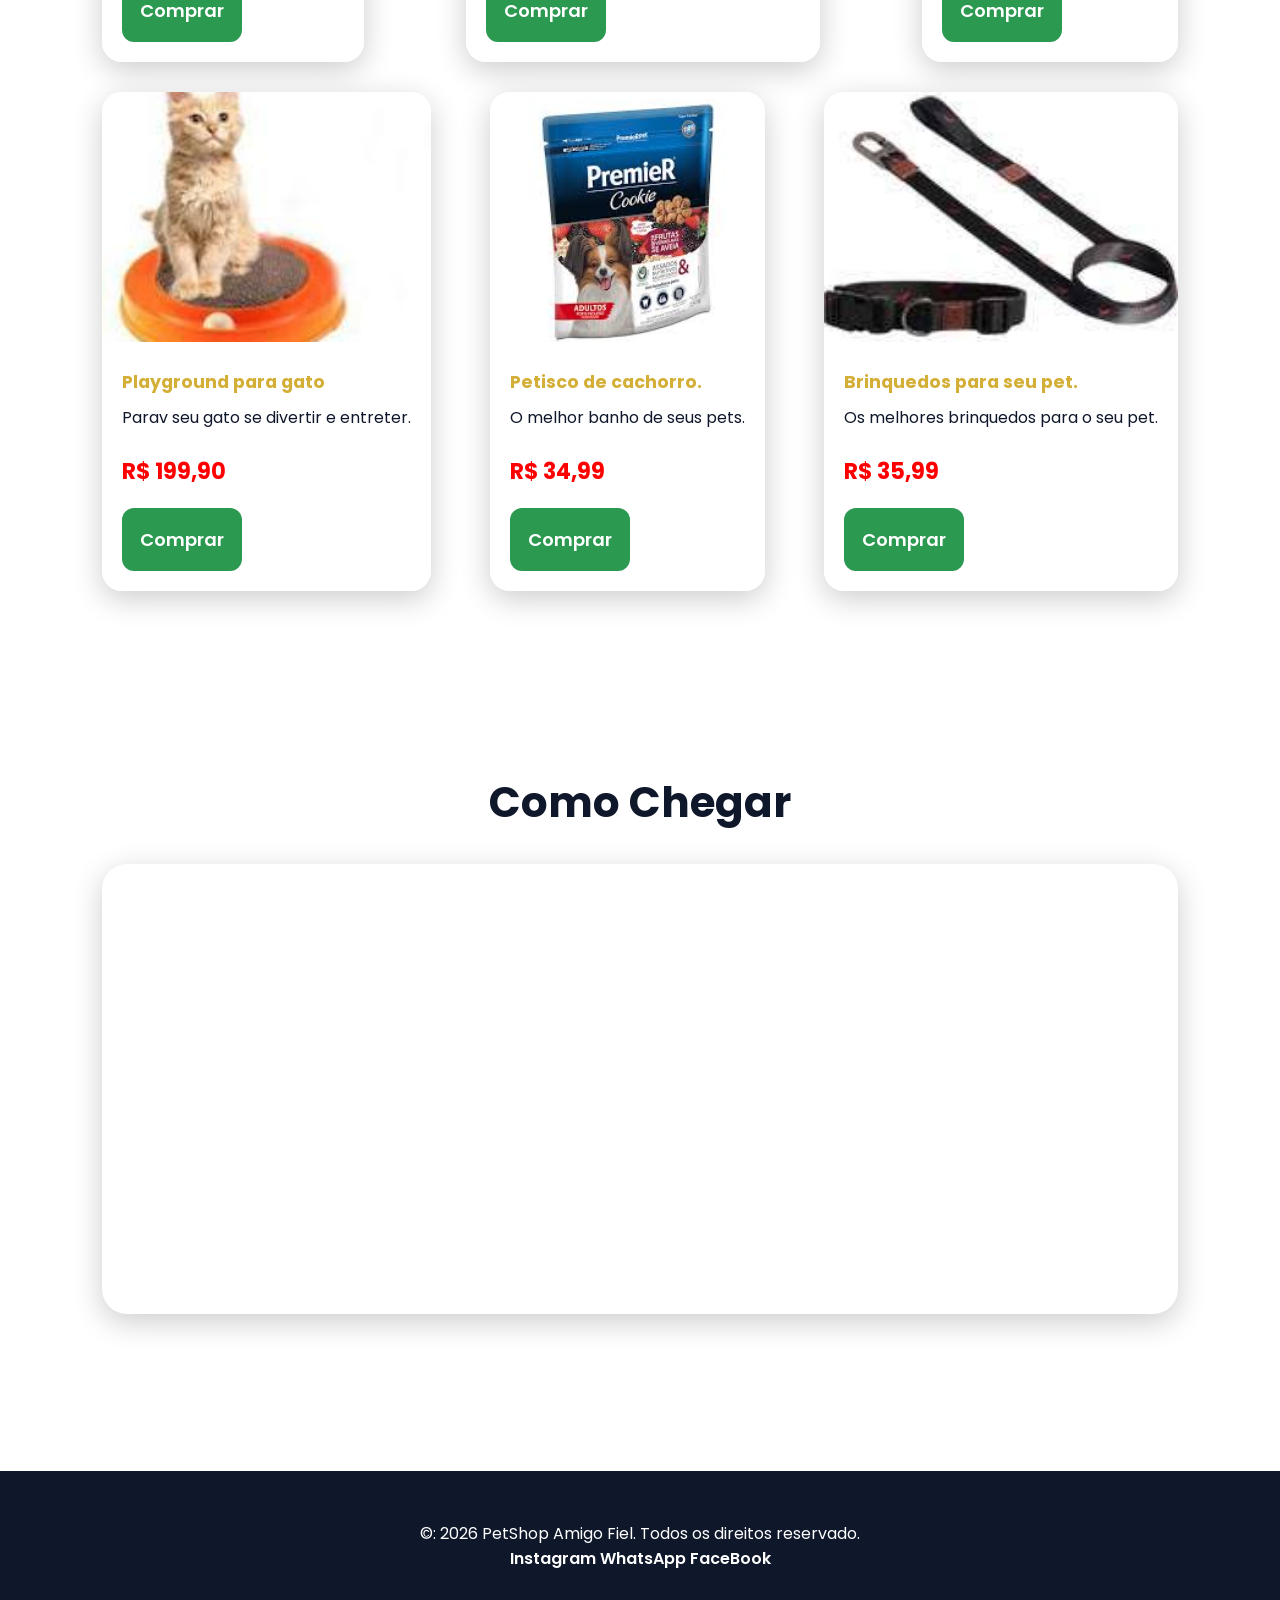
==== commit 1646a681: "enviado." ====
--- a/index.html
+++ b/index.html
@@ -24,12 +24,13 @@
     <button id="menu-btn">☰</button>
 
     <nav id="menu">
-      <a href="#Home">Home</a>
-      <a href="#Servicos">Serviços</a>
-      <a href="#Galeria">Galeria</a>
-      <a href="#Contato">Contato</a>
-      <a href="#Localizacao">Localização</a>
-      <a href="#Sobre nós">Sobre nós</a>
+      <a href="#home">Home</a>
+      <a href="#servicos">Serviços</a>
+      <a href="#galeria">Galeria</a>
+      <a href="#contato">Contato</a>
+      <a href="#produtos">Produtos</a>
+      <a href="#localizacao">Localização</a>
+      <a href="sobre.html">Quem Somos ? </a>
     </nav>
   </header>
   <!-- HERO -->
@@ -67,7 +68,7 @@
   </section>
 
   <!-- GALERIA -->
-  <section id="produtos" class="container">
+  <section id="galeria" class="container">
     <h2>Galeria de Fotos</h2>
     <div class="galeria">
       <img src="img/tosa.png" alt="Foto de tosa" />
@@ -89,84 +90,93 @@
     </form>
   </section>
 
-  <!--PRODUTOS-->
-<section id="galeria" class="container">
-    <h2>PRODUTOS</h2>
+  <!-- Produtos -->
+
+  <section id="produtos" class="container">
+    <h2>Nossos Produtos</h2>
     <div class="cards">
 
-    <div class="galeria">
-<div class="card">
-<img src="img/racao.jpeg" alt="Ração para cachorro">
-<h3>Ração Pedigree Nutrição Essencial</h3>
-<p>Ração nutritiva para cães.</p>
-<span class="preco">R$ 89,90</span>
 
-<button>Comprar</button>
-</div>
+      <div class="card">
+        <img src="img/racao.jpeg" alt="Ração para cachorro">
+        <h3>Ração de cachorro.</h3>
+        <p>Ração para nutrir seus cães.</p>
+        <span class="preco">R$ 69,90</span>
 
-<div class="card">
-<img src="img/petisquinho.jpeg" alt="Ração para cachorro">
-<h3>Ração Pedigree Nutrição Essencial</h3>
-<p>Ração nutritiva para cães.</p>
-<span class="preco">R$ 49,99</span>
+        <button>Comprar</button>
+      </div>
 
-<button>Comprar</button>
-</div>
+      <div class="card">
+        <img src="img/roupinha.jpeg" alt="Roupa para cachorro">
+        <h3>roupinha</h3>
+        <p>Seu doguinho vai ficar quentinho.</p>
+        <span class="preco">R$ 52,90</span>
 
-<div class="card">
-<img src="img/playgato.jpeg" alt="Ração para cachorro">
-<h3>Ração Pedigree Nutrição Essencial</h3>
-<p>Ração nutritiva para cães.</p>
-<span class="preco">R$ 59,90</span>
+        <button>Comprar</button>
+      </div>
 
-<button>Comprar</button>
-</div>
+      <div class="card">
+        <img src="img/prodbanho.jpeg" alt="produto de banho">
+        <h3>Produtos para banho</h3>
+        <p>Para seu PET ficar cehiroso.</p>
+        <span class="preco">R$ 109,90</span>
 
-<div class="card">
-<img src="img/roupinha.jpeg" alt="Ração para cachorro">
-<h3>Ração Pedigree Nutrição Essencial</h3>
-<p>Ração nutritiva para cães.</p>
-<span class="preco">R$ 56,99</span>
+        <button>Comprar</button>
+      </div>
 
-<button>Comprar</button>
-</div>
+      <div class="card">
+        <img src="img/playgato.jpeg" alt="Playground para gatos">
+        <h3>Playground para gato</h3>
+        <p>Parav seu gato se divertir e entreter.</p>
+        <span class="preco">R$ 199,90</span>
 
-<div class="card">
-<img src="img/brinquedo.jpeg" alt="Ração para cachorro">
-<h3>Ração Pedigree Nutrição Essencial</h3>
-<p>Ração nutritiva para cães.</p>
-<span class="preco">R$ 79,90</span>
+        <button>Comprar</button>
+      </div>
 
-<button>Comprar</button>
-</div>
+      <div class="card">
+        <img src="img/petisquinho.jpeg" alt="Petisco para cachorro">
+        <h3>Petisco de cachorro.</h3>
+        <p>O melhor banho de seus pets.</p>
+        <span class="preco">R$ 34,99</span>
 
-    </div>
+        <button>Comprar</button>
+      </div>
 
-    
-  </section>  
+      <div class="card">
+        <img src="img/coleiras.jpeg" alt="Brinquedos para cachorro">
+        <h3>Brinquedos para seu pet.</h3>
+        <p>Os melhores brinquedos para o seu pet.</p>
+        <span class="preco">R$ 35,99</span>
 
-  <!-- MAPA -->
-  <section id="localizacao" class="container">
-    <h2>Localização</h2>
-    <iframe
-      src="https://www.google.com/maps/embed?pb=!1m18!1m12!1m3!1d3658.1357149898377!2d-46.68104112323764!3d-23.52762067882297!2m3!1f0!2f0!3f0!3m2!1i1024!2i768!4f13.1!3m3!1m2!1s0x94ce57fd1d715d45%3A0x864e5421d6195cb1!2sAllianz%20Parque!5e0!3m2!1sen!2sbr!4v1778673917858!5m2!1sen!2sbr"
-      width="600" height="450" style="border:0;" allowfullscreen="" loading="lazy"
-      referrerpolicy="no-referrer-when-downgrade"></iframe>" >
-  </section>
+        <button>Comprar</button>
+      </div>
+      
+      </div>
+      </section>
 
-  <!-- FOOTER -->
-  <footer>
-    <p>&copy: 2026 PetShop Amigo Fiel. Todos os direitos reservado.</p>
-    <p>Intagram | WhatsApp | Facebook</p>
-  <!-- FOOTER -->
-<footer>
+      <!-- MAPA -->
+      <section id="localizacao" class="container">
+        <h2>Como Chegar</h2>
+
+        <iframe
+          src="https://www.google.com/maps/embed?pb=!1m18!1m12!1m3!1d3658.1357149898377!2d-46.68104112323764!3d-23.52762067882297!2m3!1f0!2f0!3f0!3m2!1i1024!2i768!4f13.1!3m3!1m2!1s0x94ce57fd1d715d45%3A0x864e5421d6195cb1!2sAllianz%20Parque!5e0!3m2!1sen!2sbr!4v1779189153168!5m2!1sen!2sbr"
+          width="600" height="450" style="border:0;" allowfullscreen="" loading="lazy"
+          referrerpolicy="no-referrer-when-downgrade">
+        </iframe>
+
+      </section>
+
+      <!-- FOOTER -->
+      <!-- FOOTER -->
+      <footer>
 <p>&copy: 2026 PetShop Amigo Fiel. Todos os direitos reservado.</p>
-<a class="my-text tamanho" href="https://www.instagram.com/?hl=en"target="_blank">Instagram</a>
-<a class="my-text tamanho" href="https://web.whatsapp.com/"target="_blank">WhatsApp</a>
-<a class="my-text tamanho" href="https://www.facebook.com/login/?next=https%3A%2F%2Fwww.facebook.com%2F%3Flocale%3Dpt_BR"target="_blank">FaceBook</a>
+<a class="my-text tamanho" href="https://www.instagram.com/?hl=en" target="_blank">Instagram</a>
+<a class="my-text tamanho" href="https://web.whatsapp.com/" target="_blank">WhatsApp</a>
+<a class="my-text tamanho"
+href="https://www.facebook.com/login/?next=https%3A%2F%2Fwww.facebook.com%2F%3Flocale%3Dpt_BR"
+target="_blank">FaceBook</a>
 </footer>
-
-  <script src="js/script.js"></script>
+      <script src="js/script.js"></script>
 </body>
 
 </html>
--- a/css/style.css
+++ b/css/style.css
@@ -1,289 +1,315 @@
 :root {
-  --primaria: #0ea5e9;
-  --secundaria: #f97316;
-  --escuro: #0f172a;
-  --claro: #ffffff;
-  -texto: #334155;
-  --sombra: 0 8px 30px rgba(0, 0, 0, 0.2);
-  --radius: 20px;
+--primaria: #D4AF37;
+--secundaria: #2b9950;
+--escuro: #0f172a;
+--claro: #ffffff;
+--texto: #334155;
+--sombra: 0 8px 30px rgba(0, 0, 0, 0.2);
+--radius: 20px;
 }
 
 * {
-  margin: 0;
-  padding: 0;
-  box-sizing: border-box;
-  font-family: "Poppins", sans-serif;
-}
+margin: 0;
+padding: 0;
+box-sizing: border-box;
+font-family: "Poppins", sans-serif;
+}
+
 html {
-  scroll-behavior: smooth;
-}
+scroll-behavior: smooth;
+}
+
 body {
-  color: var(--texto);
-  background:
-    linear-gradient(rgba(255, 255, 255, 0.85), rgba(255, 255, 255, 0.91)),
-    url("../img/fundo.png");
-
-  background-attachment: fixed;
-  background-size: 500px;
+color: var(--texto);
+background:
+linear-gradient(rgba(255, 255, 255, 0.85), rgba(255, 255, 255, 0.91)),
+url("../img/fundo.png");
+
+background-attachment: fixed;
+background-size: 500px;
 }
 
 /* HEADER */
 header {
-  position: sticky;
-  top: 0;
-  z-index: 9999;
-
-  display: flex;
-  justify-content: space-between;
-  align-items: center;
-
-  padding: 20px 8%;
-  background: rgba(255, 255, 255, 0.75);
-  backdrop-filter: blur(20px);
-  -webkit-backdrop-filter: blur(20px);
-  box-shadow: 0 2px 20px rgba(0, 0, 0, 0.8);
+position: sticky;
+top: 0;
+z-index: 9999;
+display: flex;
+justify-content: space-between;
+align-items: center;
+padding: 20px 8%;
+background: rgba(255, 255, 255, 0.75);
+backdrop-filter: blur(20px);
+-webkit-backdrop-filter: blur(20px);
+box-shadow: 0 2px 20px rgba(0, 0, 0, 0.8);
 }
 .logo {
 }
 
 nav {
-  display: flex;
-  gap: 30px;
+display: flex;
+gap: 30px;
 }
 
 nav a {
-  text-decoration: none;
-  color: var(--escuro);
-  font-weight: 600;
-  transition: 0.3s;
+text-decoration: none;
+color: var(--escuro);
+font-weight: 600;
+transition: 0.3s;
 }
 
 nav a:hover {
-  color: var(--secundaria);
+color: var(--secundaria);
 }
 
 #menu-btn {
-  display: none;
-  font-size: 34px;
-  border: none;
-  background: none;
-  cursor: pointer;
-  color: var(--primaria);
+display: none;
+font-size: 34px;
+border: none;
+background: none;
+cursor: pointer;
+color: var(--primaria);
 }
 
 /* HERO */
 .hero {
-  min-height: 80dvh;
-  background:
-    linear-gradient(rgba(0, 0, 0, 0.45), rgba(0, 0, 0, 0.45)),
-    url("../img/banner.png");
-  background-size: cover;
-  background-position: center;
-  display: flex;
-  align-items: center;
-  justify-content: center;
-  padding: 40px;
-  color: var(--claro);
+min-height: 80dvh;
+background:
+linear-gradient(rgba(0, 0, 0, 0.45), rgba(0, 0, 0, 0.45)),
+url("../img/animais.png");
+background-size: cover;
+background-position: center;
+display: flex;
+align-items: center;
+justify-content: center;
+padding: 40px;
+color: var(--claro);
 }
 
 .hero-content {
-  max-width: 800px;
-  text-align: center;
-}
-
+max-width: 800px;
+text-align: center;
+}
 .hero-content h1 {
-  font-size: 64px;
-  margin-bottom: 20px;
-  line-height: 1.1;
-}
-
+font-size: 64px;
+margin-bottom: 20px;
+line-height: 1.1;
+}
 .hero-content p {
-  font-size: 24px;
-  margin-bottom: 30px;
-}
-
+font-size: 24px;
+margin-bottom: 30px;
+}
 .btn {
-  display: inline-block;
-  background: var(--secundaria);
-  padding: 18px 35px;
-  border-radius: 50px;
-  text-decoration: none;
-  color: var(--claro);
-  font-weight: 600;
-  transition: 0.3s;
-  box-shadow: var(--sombra);
-}
-
+display: inline-block;
+background: var(--secundaria);
+padding: 18px 35px;
+border-radius: 50px;
+text-decoration: none;
+color: var(--claro);
+font-weight: 600;
+transition: 0.3s;
+box-shadow: var(--sombra);
+}
 .btn:hover {
-  transform: scale(1.1);
+transform: scale(1.1);
 }
 
 /* CONTAINER */
 .container {
-  padding: 90px 8%;
-}
-
+padding: 90px 8%;
+}
 .container h2 {
-  text-align: center;
-  font-size: 42px;
-  margin-bottom: 30px;
-  color: var(--escuro);
+text-align: center;
+font-size: 42px;
+margin-bottom: 30px;
+color: var(--escuro);
 }
 
 /* CARDS */
 .cards {
-  display: flex;
-  justify-content: space-between;
-  flex-wrap: wrap;
-  gap: 30px;
+display: flex;
+justify-content: space-between;
+flex-wrap: wrap;
+gap: 30px;
 }
 
 .card {
-  background: rgba(255, 255, 255, 0.8);
-  border-radius: var(--radius);
-  box-shadow: var(--sombra);
-  overflow: hidden;
-  backdrop-filter: blur(20px);
-  -webkit-backdrop-filter: bluer(20px);
-  transform: 0.4;
-}
-
+background: rgba(255, 255, 255, 0.8);
+border-radius: var(--radius);
+box-shadow: var(--sombra);
+overflow: hidden;
+backdrop-filter: blur(20px);
+-webkit-backdrop-filter: blur(20px);
+transform: 0.4s;
+}
 .card:hover {
-  transform: translateY(-12px);
-}
-
+transform: translateY(-12px);
+}
 .card img {
-  width: 100%;
-  height: 280px;
-  object-fit: cover;
-}
-
+width: 100%;
+height: 250px;
+object-fit: cover;
+}
 .card h3 {
-  padding: 20px 20px 10px;
-  color: var(--primaria);
-  font-size: 1.1rem;
-}
-
+padding: 20px 20px 10px;
+color: var(--primaria);
+font-size: 1.1rem;
+}
 .card p {
-  padding: 0 20px 25px;
-  color: var(--escuro);
+padding: 0 20px 25px;
+color: var(--escuro);
 }
 
 /* GALERIA */
-
 .galeria {
-  display: flex;
-  justify-content: space-between;
-  flex-wrap: wrap;
-  gap: 16px;
+display: flex;
+justify-content: space-between;
+flex-wrap: wrap;
+gap: 16px;
 }
 
 .galeria img {
-  height: 230px;
-  object-fit: cover;
-  border-radius: var(--radius);
-  box-shadow: var(--sombra);
-  transition: 0.4s;
+height: 190px;
+object-fit: cover;
+border-radius: var(--radius);
+box-shadow: var(--sombra);
+transition: 0.4s;
 }
 .galeria img:hover {
-  transform: scale(1.05s);
-}
-
+transform: scale(1.05);
+}
 /* FORM */
 form {
-  max-width: 700px;
-  margin: auto;
-  background: var(--claro);
-  padding: 40px;
-  border-radius: 25px;
-  box-shadow: var(--sombra);
-
-  display: flex;
-  flex-direction: column;
-  gap: 20px;
+max-width: 700px;
+margin: auto;
+background: var(--claro);
+padding: 40px;
+border-radius: 25px;
+box-shadow: var(--sombra);
+display: flex;
+flex-direction: column;
+gap: 20px;
 }
 
 input,
 textarea {
-  padding: 18px;
-  border: 2px solid #e2e8f0;
-  border-radius: 12px;
-  font-size: 16px;
+padding: 18px;
+border: 2px solid #e2e8f0;
+border-radius: 12px;
+font-size: 16px;
 }
 
 input:focus,
 textarea:focus {
-  outline: none;
-  border-color: var(--primaria);
+outline: none;
+border-color: var(--primaria);
 }
 
 button {
-  padding: 18px;
-  background: var(--primaria);
-  color: var(--claro);
-  border-radius: 12px;
+padding: 18px;
+background: var(--secundaria);
+color: var(--claro);
+border: none;
+border-radius: 12px;
+font-size: 18px;
+font-weight: 600;
+cursor: pointer;
+transition: 0.4s;
+}
+
+button:hover {
+background: #026fa6;
+}
+/* RODAPE */
+footer {
+background: var(--escuro);
+color: var(--claro);
+text-align: center;
+padding: 50px 20px;
+margin-top: 60px;
+}
+
+/* MAPA */
+iframe {
+width: 100%;
+height: 450px;
+border: none;
+border-radius: 25px;
+box-shadow: var(--sombra);
+}
+
+/* RESPONSIVIDADE - MOBILE */
+@media (max-width: 768px) {
+#menu-btn {
+display: block;
+}
+
+nav {
+display: none;
+position: absolute;
+top: 85px;
+right: 20px;
+flex-direction: column;
+background: var(--claro);
+padding: 25px;
+border-radius: 20px;
+box-shadow: var(--sombra);
+}
+nav.ativo {
+display: flex;
+}
+.hero h1 {
+font-size: 38px;
+}
+.hero p {
+font-size: 18px;
+}
+h2 {
+font-size: 24px;
+}
+.galeria {
+grid-template-columns: 1fr;
+justify-content: center;
+}
+}
+/* RESPONSIVIDADE - TABLET */
+@media (min-width: 768px) and (max-width: 1200px) {
+}
+
+/* PRODUTOS */
+.preco {
+display: block;
+padding: 0 20px;
+margin-bottom: 20px;
+
+color: #ff0000;
+
+font-size: 22px;
+font-weight: 700;
+}
+
+.card button {
+margin: 0 20px 20px;
+}
+
+footer a {
+color: var(--claro);
+text-decoration: none;
+font-weight: 600;
+transition: 0.3s;
+}
+
+footer a:hover {
+color: var(--secundaria);
+}
+
+.sobre-box p {
+  margin: auto;
+  padding: 40px;
+  background: #ffffff;
+  border-radius: 20px;
+  line-height: 1.8;
   font-size: 18px;
-  font-weight: 600;
-  cursor: pointer;
-  transition: 0.4s;
-}
-button:hover {
-  background: #026fa6;
-}
-footer {
-  background: var(--escuro);
-  color: var(--claro);
-  text-align: center;
-  padding: 50px 20px;
-  margin-top: 6px;
-}
-/* MAPA */
-
-iframe {
-  width: 100%;
-  height: 450px;
-  border: none;
-  border-radius: 25px;
+  max-width: 900px;
   box-shadow: var(--sombra);
-}
-
-/* RESPONSIVIDADE */
-@media (max-width: 768px) {
-  #menu-btn {
-    display: block;
-  }
-  nav {
-    display: none;
-    position: absolute;
-    top: 85;
-    right: 20px;
-
-    flex-direction: column;
-    background: var(--claro);
-    padding: 25px;
-    border-radius: 20px;
-    box-shadow: var(--sombra);
-  }
-  nav.ativo {
-    display: flex;
-  }
-  .hero {
-    font-size: 38px;
-  }
-  .hero p {
-    font-size: 18px;
-  }
-  h2 {
-    font-size: 24px;
-  }
-  .galeria {
-    grid-template-columns: 1fr;
-    justify-content: center;
-  }
-}
-
-@media (min-width: 768px) and (max-width: 425px) {
-  .heroh1 {
-    font-size: 120px;
-  }
-}
+}
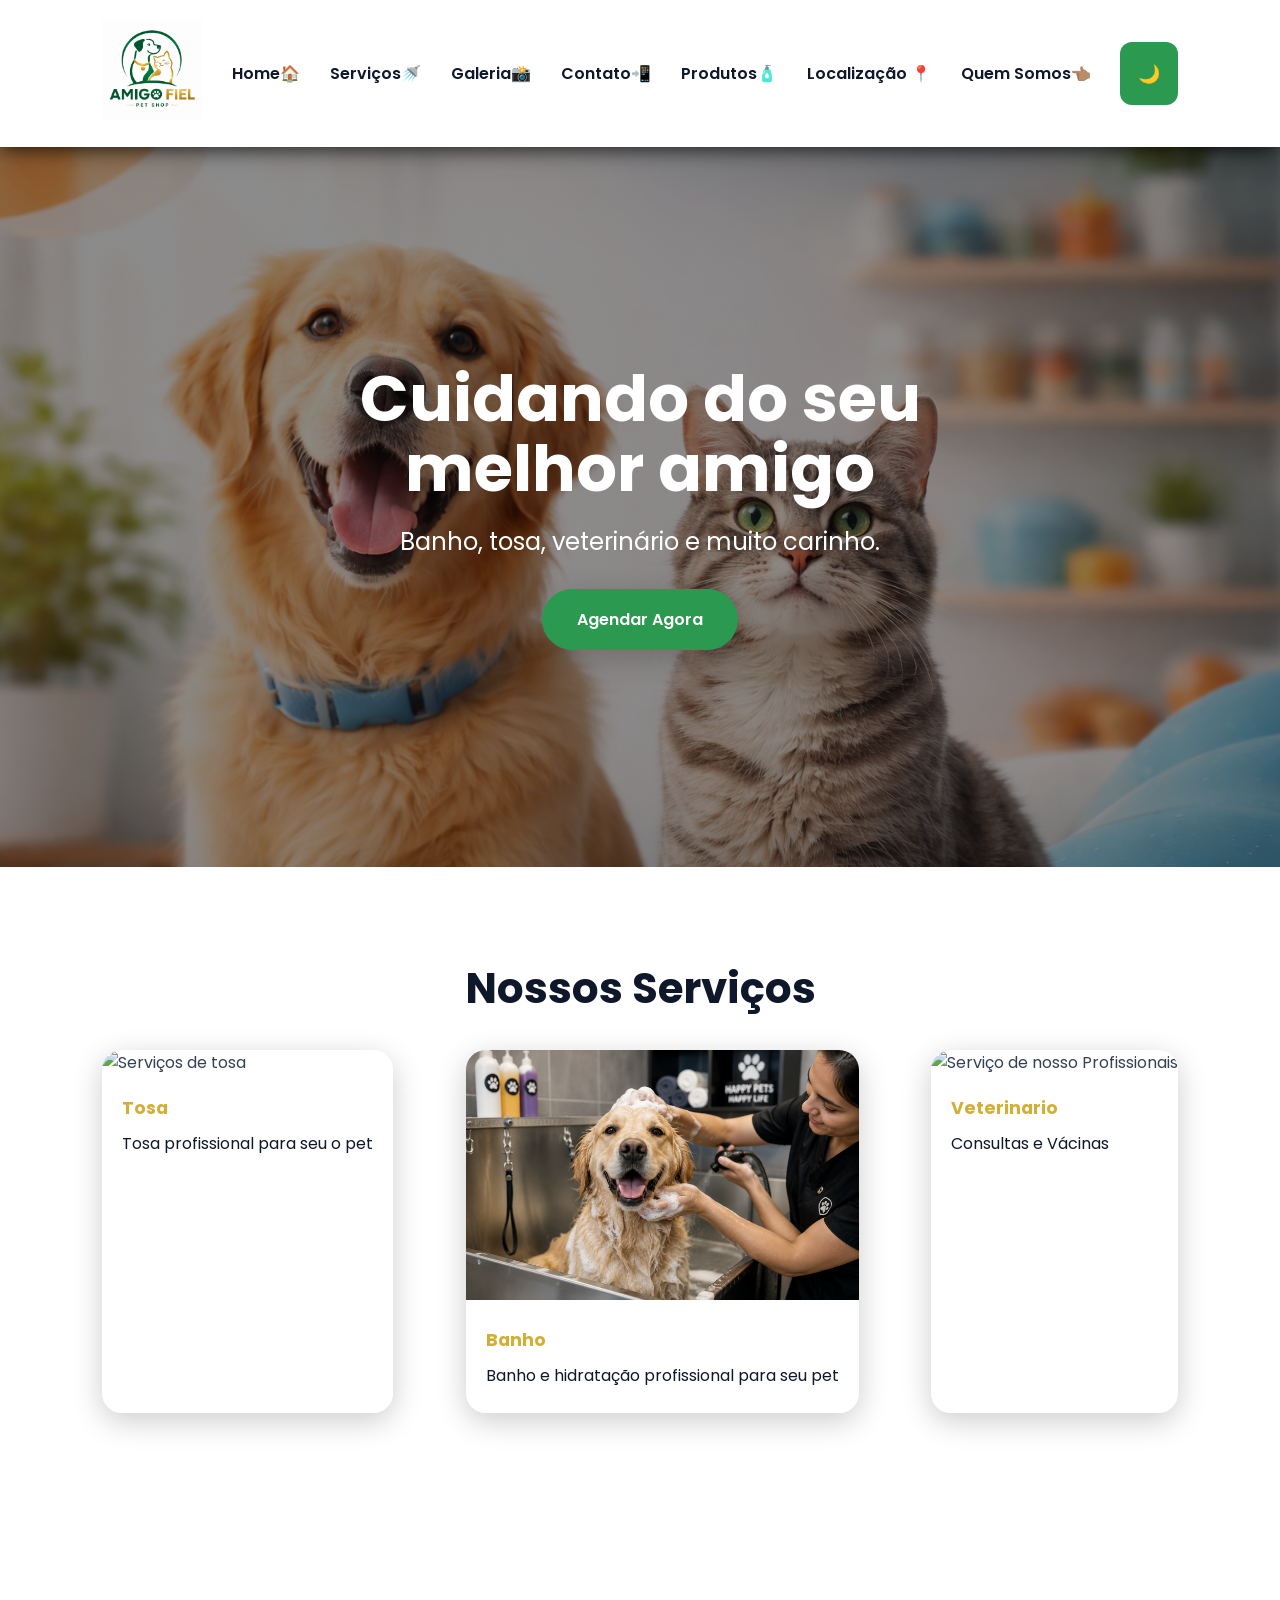
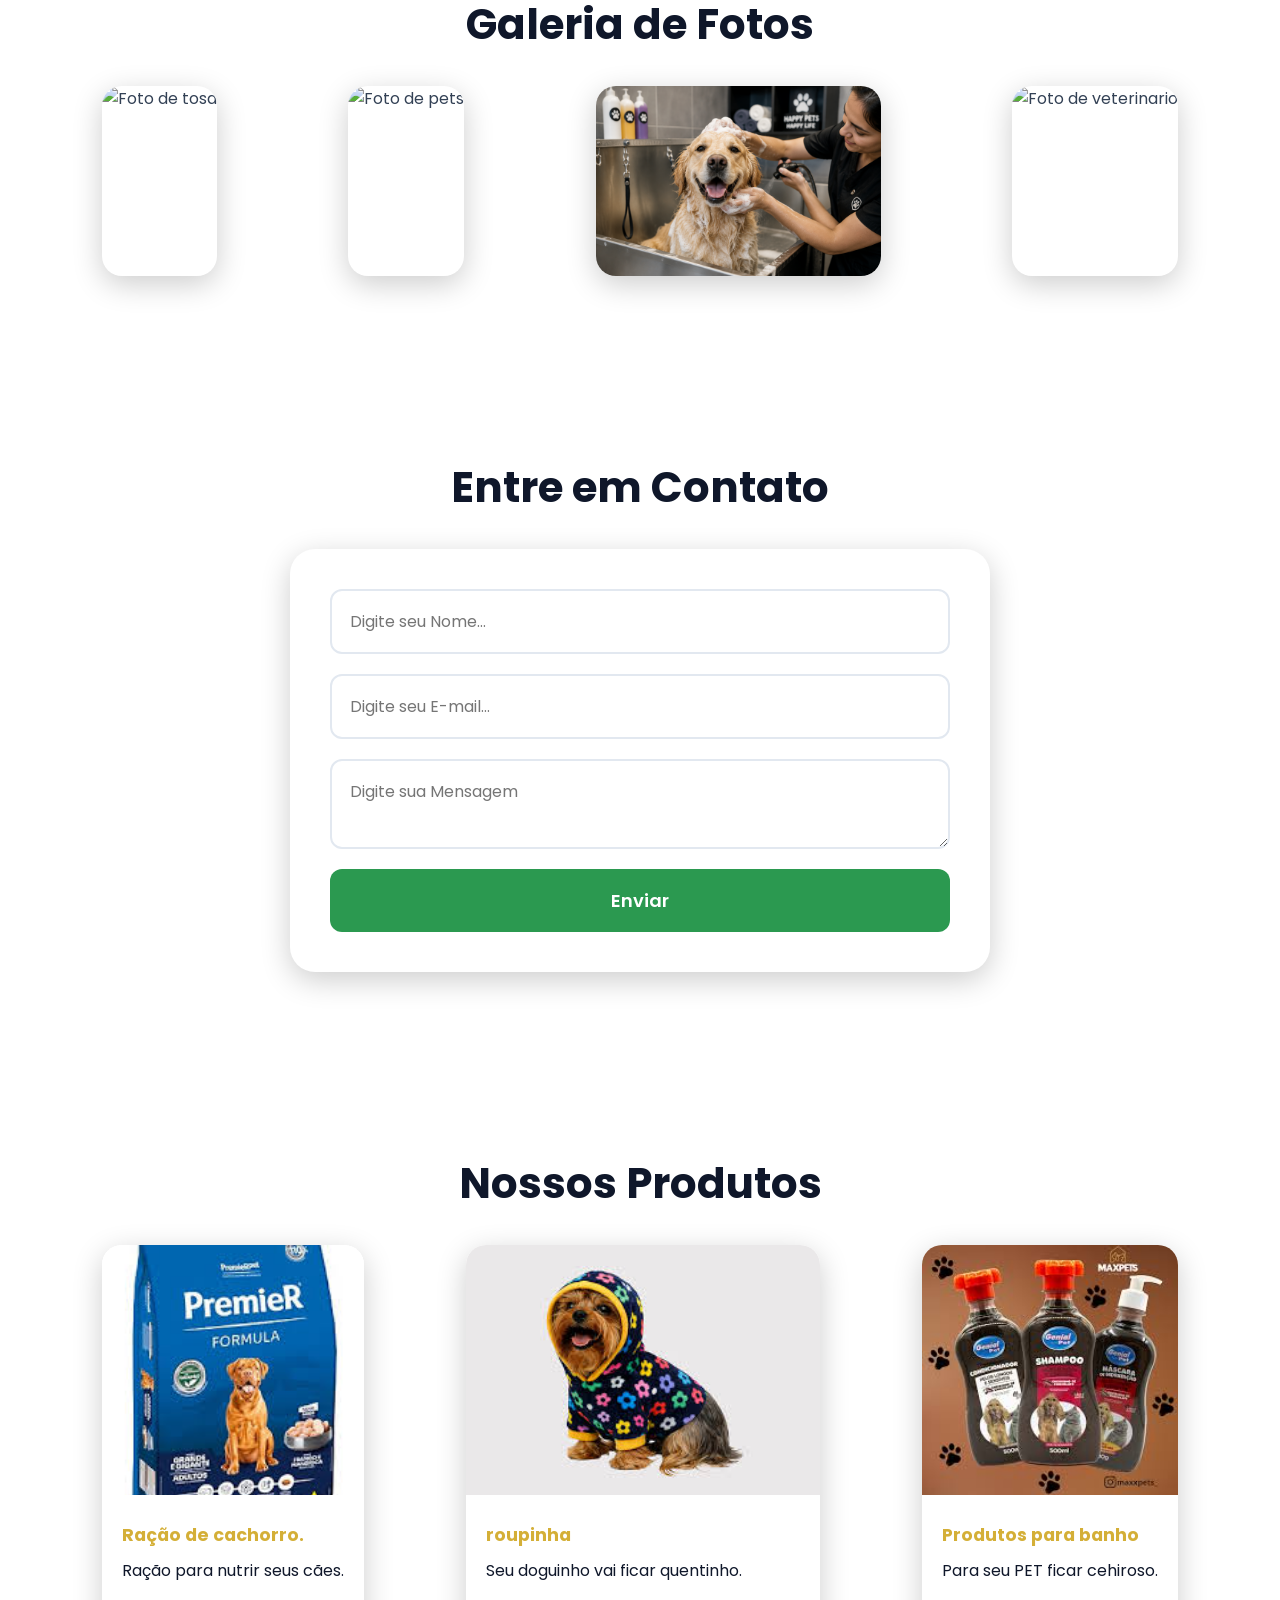
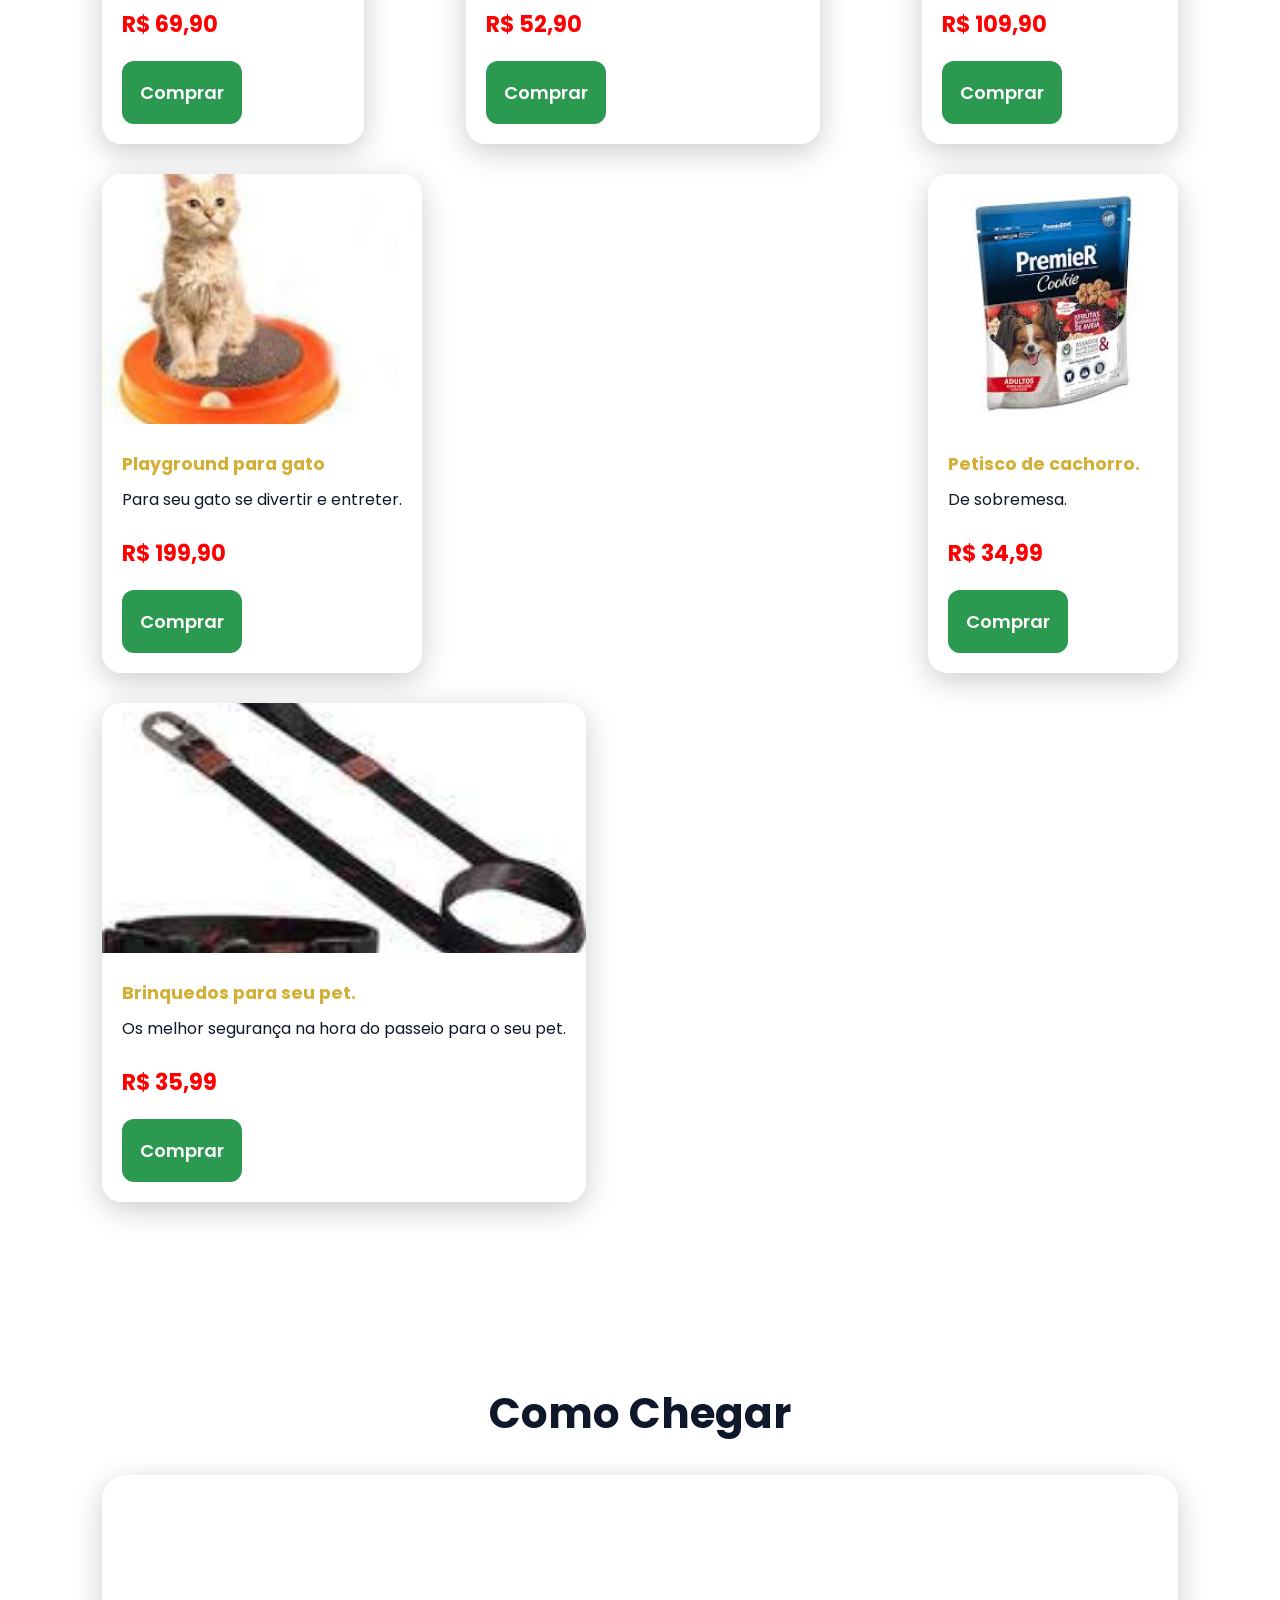
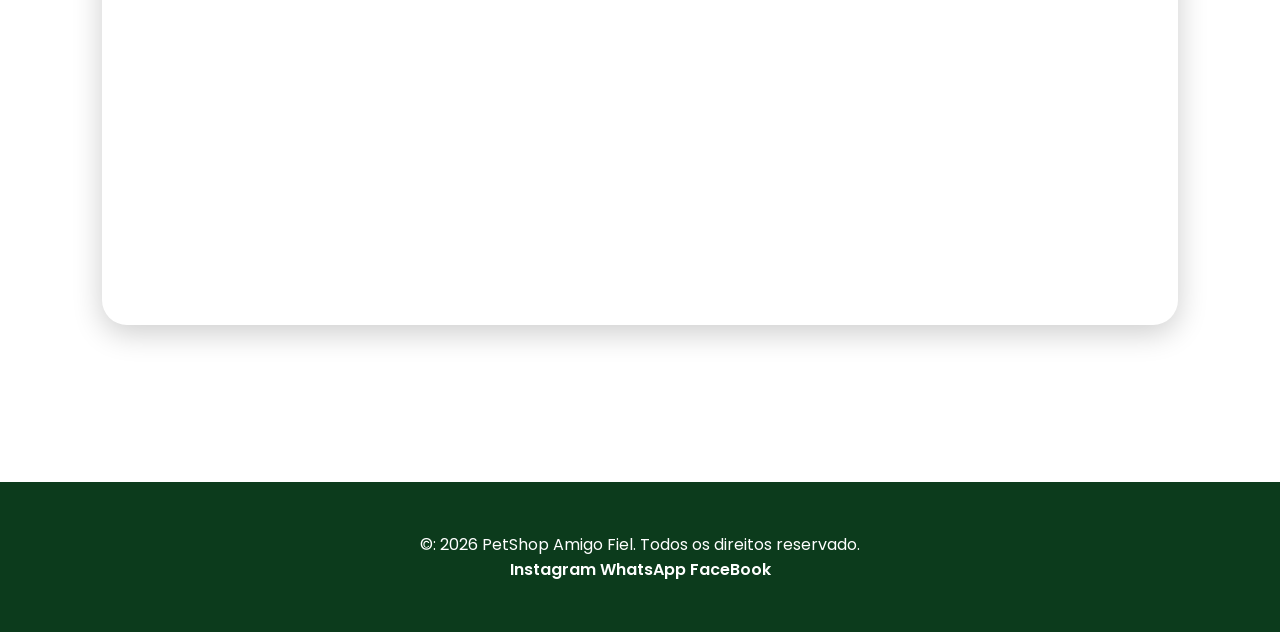
==== commit aa95d55e: "entrega." ====
--- a/index.html
+++ b/index.html
@@ -18,20 +18,22 @@
   <!-- HEADER -->
   <header>
     <div class="logo">
-      <img src="img/logo-transparente.png" alt="Logotipo do PetShop Amigo Fiel" width="100" />
+      <img src="img/logo-modificada.png" alt="Logotipo do PetShop Amigo Fiel" width="100" />
 
     </div>
     <button id="menu-btn">☰</button>
 
     <nav id="menu">
-      <a href="#home">Home</a>
-      <a href="#servicos">Serviços</a>
-      <a href="#galeria">Galeria</a>
-      <a href="#contato">Contato</a>
-      <a href="#produtos">Produtos</a>
-      <a href="#localizacao">Localização</a>
-      <a href="sobre.html">Quem Somos ? </a>
+      <a href="#home">Home🏠</a>
+      <a href="#servicos">Serviços🚿</a>
+      <a href="#galeria">Galeria📸</a>
+      <a href="#contato">Contato📲</a>
+      <a href="#produtos">Produtos🧴</a>
+      <a href="#localizacao">Localização 📍</a>
+      <a href="sobre.html">Quem Somos👈🏽</a>
     </nav>
+
+    <button id="tema-btn">🌙</button>
   </header>
   <!-- HERO -->
   <section id="home" class="hero">
@@ -127,7 +129,7 @@
       <div class="card">
         <img src="img/playgato.jpeg" alt="Playground para gatos">
         <h3>Playground para gato</h3>
-        <p>Parav seu gato se divertir e entreter.</p>
+        <p>Para seu gato se divertir e entreter.</p>
         <span class="preco">R$ 199,90</span>
 
         <button>Comprar</button>
@@ -136,7 +138,7 @@
       <div class="card">
         <img src="img/petisquinho.jpeg" alt="Petisco para cachorro">
         <h3>Petisco de cachorro.</h3>
-        <p>O melhor banho de seus pets.</p>
+        <p>De sobremesa.</p>
         <span class="preco">R$ 34,99</span>
 
         <button>Comprar</button>
@@ -145,7 +147,7 @@
       <div class="card">
         <img src="img/coleiras.jpeg" alt="Brinquedos para cachorro">
         <h3>Brinquedos para seu pet.</h3>
-        <p>Os melhores brinquedos para o seu pet.</p>
+        <p>Os melhor segurança na hora do passeio para o seu pet.</p>
         <span class="preco">R$ 35,99</span>
 
         <button>Comprar</button>
--- a/css/style.css
+++ b/css/style.css
@@ -7,7 +7,18 @@
 --sombra: 0 8px 30px rgba(0, 0, 0, 0.2);
 --radius: 20px;
 }
-
+@media (prefers-color-scheme: dark) {
+:root{
+--prinaria: #D4AF37;
+--segundaria:--#2b9950;
+--escuro:#000000;
+--claro:#000000;
+--texto:#ffffff;
+--sombra: 0 8px 30px rgba(0, 0, 0, 0.2);
+--radius: 20px;
+--gradientBody: rgba(79, 79, 70, 0.85), rgba(122, 122, 122, 0.91);
+}
+}
 * {
 margin: 0;
 padding: 0;
@@ -59,7 +70,7 @@
 }
 
 nav a:hover {
-color: var(--secundaria);
+color: var(--primaria);
 }
 
 #menu-btn {
@@ -218,11 +229,11 @@
 }
 
 button:hover {
-background: #026fa6;
+background: var(--primaria);
 }
 /* RODAPE */
 footer {
-background: var(--escuro);
+background: #0c3b1c;
 color: var(--claro);
 text-align: center;
 padding: 50px 20px;
@@ -312,4 +323,104 @@
   font-size: 18px;
   max-width: 900px;
   box-shadow: var(--sombra);
-}+}
+/* =========================
+   DARK MODE
+========================= */
+
+.dark-mode {
+  color: #f5f5f5;
+
+  background:
+  linear-gradient(rgba(18,18,18,0.95), rgba(18,18,18,0.95)),
+  url("../img/fundo.png");
+
+  background-attachment: fixed;
+  background-size: 500px;
+}
+
+/* HEADER */
+.dark-mode header {
+  background: rgba(4, 99, 7, 0.9);
+}
+
+/* LINKS */
+.dark-mode nav a {
+  color: white;
+}
+
+/* TITULOS */
+.dark-mode h1,
+.dark-mode h2,
+.dark-mode h3,
+.dark-mode p,
+.dark-mode span {
+  color: #f5f5f5;
+}
+
+/* HERO */
+.dark-mode .hero {
+  background:
+  linear-gradient(rgba(0,0,0,0.7), rgba(0,0,0,0.7)),
+  url("../img/banner.png");
+
+  background-size: cover;
+  background-position: center;
+}
+
+/* CARDS */
+.dark-mode .card {
+  background: rgba(30, 30, 30, 0.95);
+}
+
+.dark-mode .card p {
+  color: rgba(4, 99, 7, 0.9);
+}
+
+/* FORMULARIO */
+.dark-mode form {
+  background: #1e1e1e;
+}
+
+.dark-mode input,
+.dark-mode textarea {
+  background: #2a2a2a;
+  color: rgba(4, 99, 7, 0.9);
+  border: 1px solid #444;
+}
+
+/* FOOTER */
+.dark-mode footer {
+  background: #0a0a0a;
+}
+
+/* MENU MOBILE */
+.dark-mode nav.ativo {
+  background: #1e1e1e;
+}
+
+/* BOTÃO DARK MODE */
+#darkModeBtn {
+  position: fixed;
+  top: 20px;
+  right: 20px;
+
+  width: 45px;
+  height: 45px;
+
+  border-radius: 50%;
+  border: none;
+
+  background: #D4AF37;
+  color: black;
+
+  cursor: pointer;
+  font-size: 18px;
+
+  transition: 0.3s;
+  z-index: 99999;
+}
+
+#darkModeBtn:hover {
+  transform: scale(1.1);
+}
